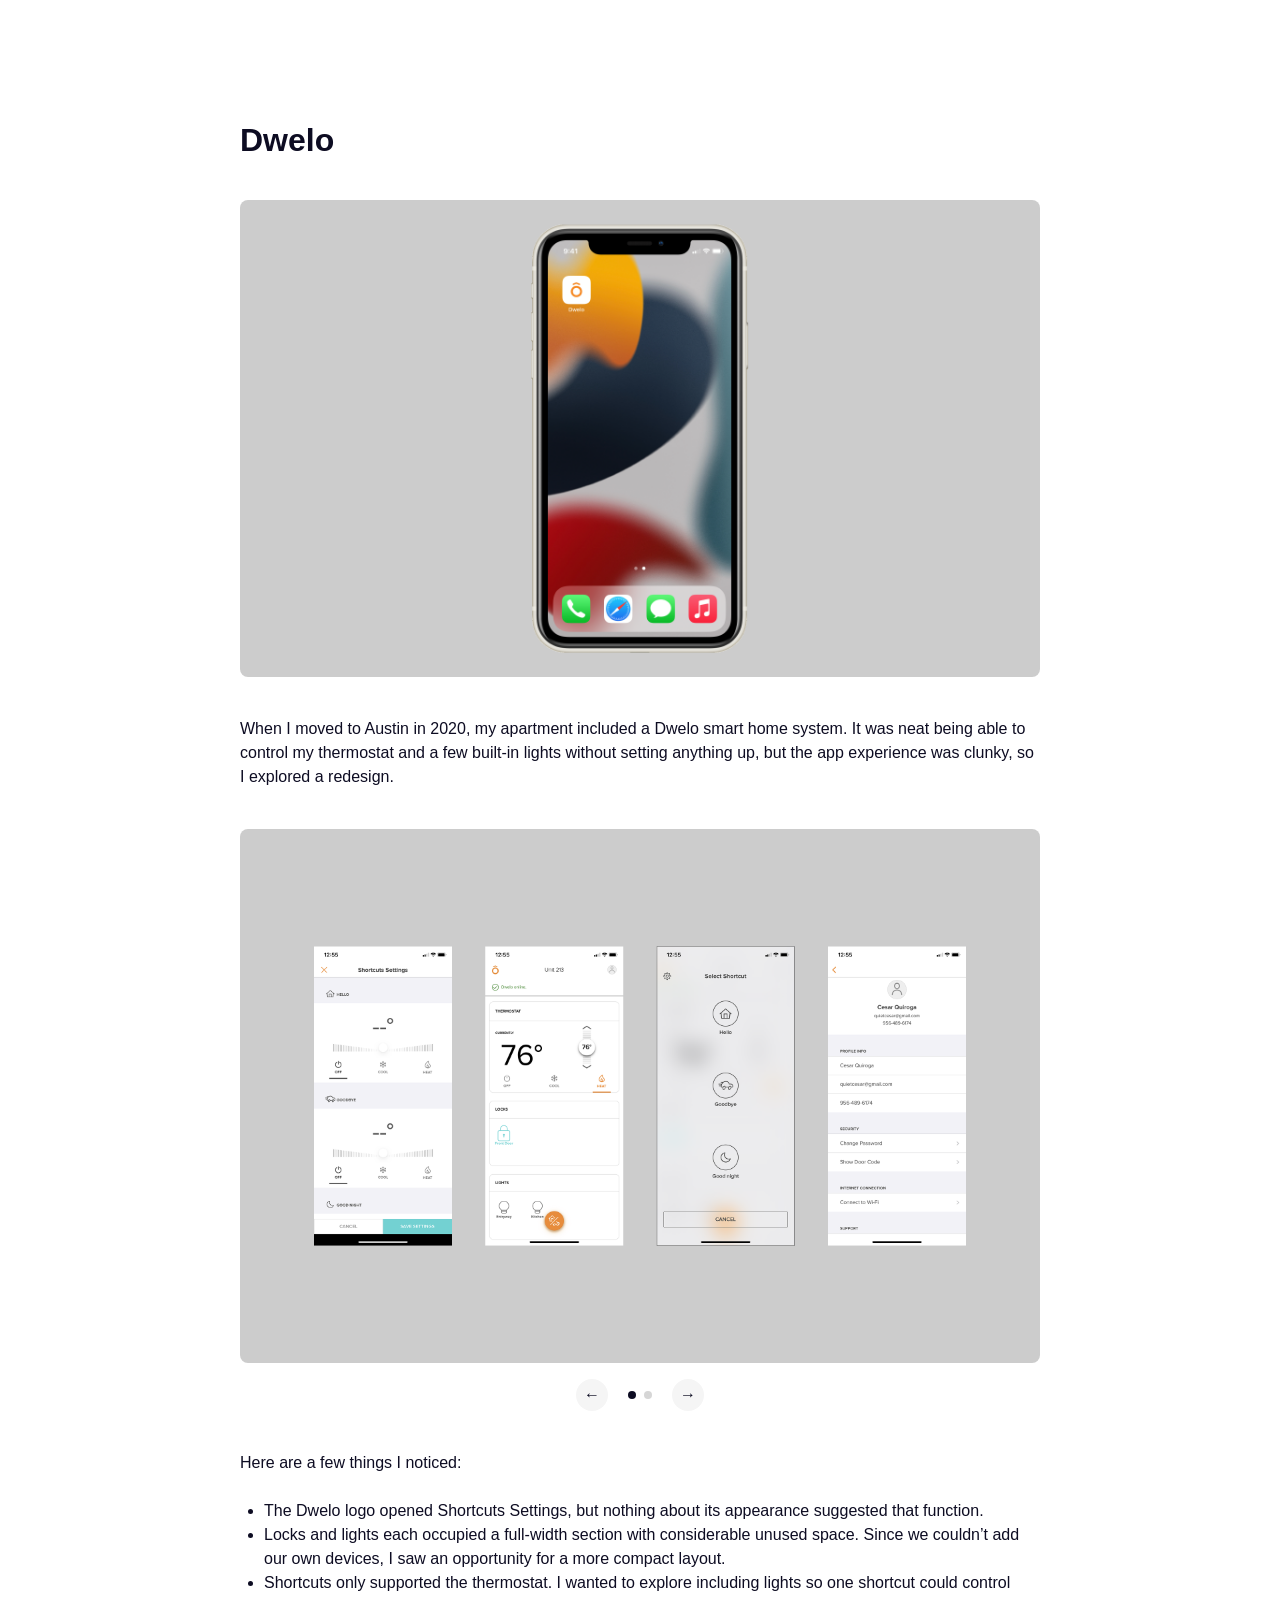
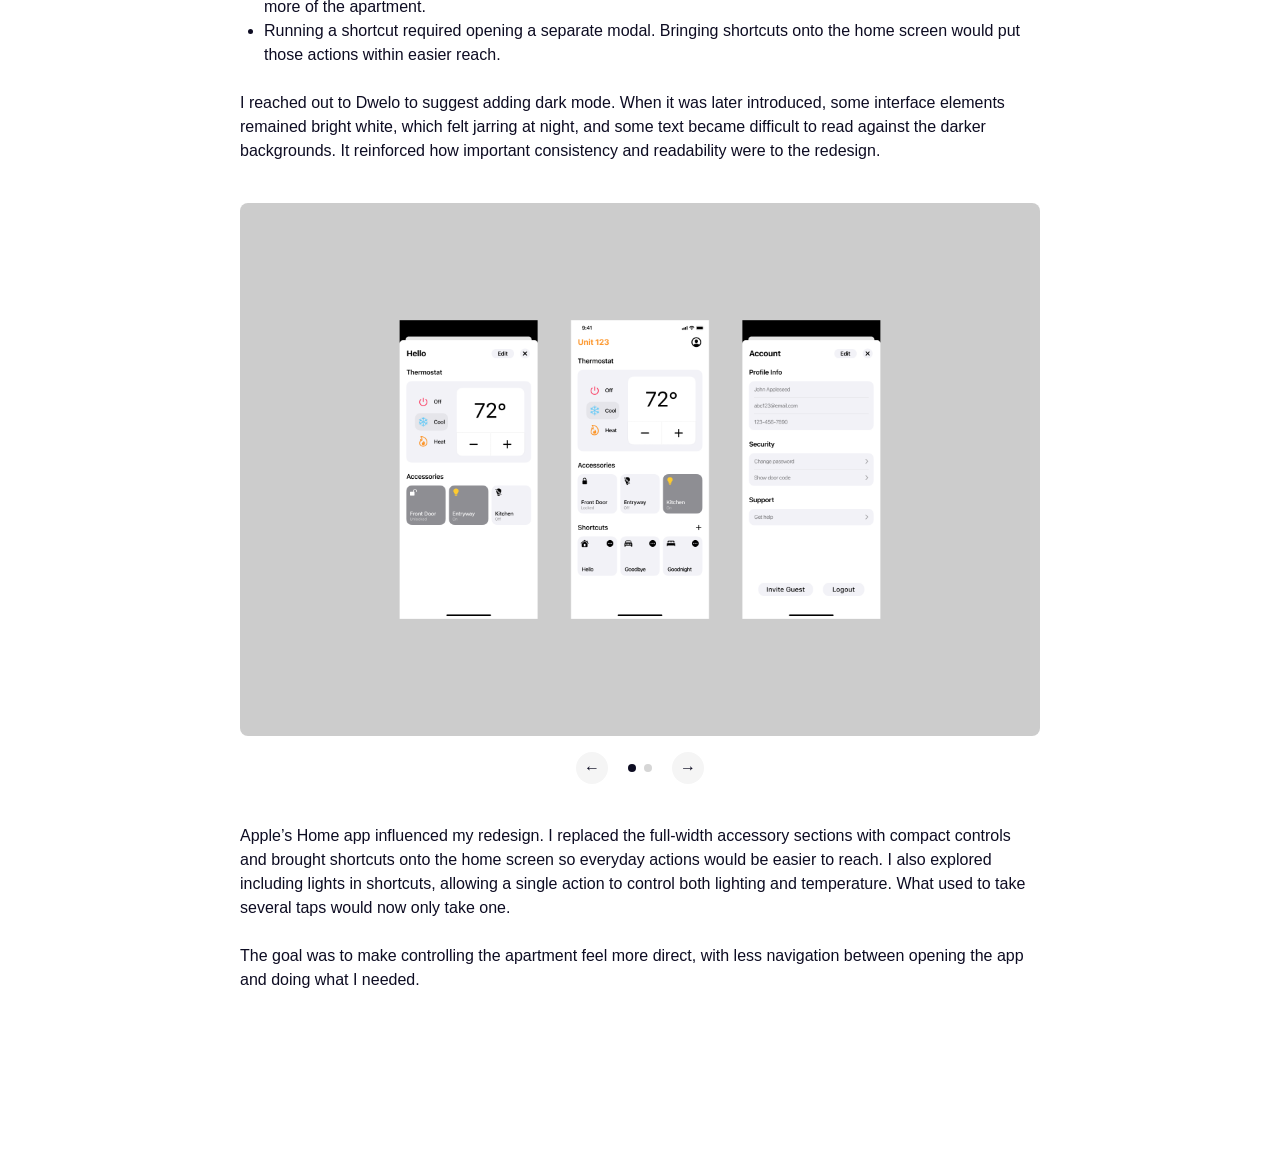
==== projects/dwelo.html @ 29840992 "Require user play action for project videos" ====
<!doctype html>
<html lang="en"><head><meta charset="utf-8"><meta name="viewport" content="width=device-width, initial-scale=1"><title>Dwelo</title><link rel="stylesheet" href="project.css?v=publish-clean"><script src="project.js?v=manual-play" defer></script></head><body>
<main><h1>Dwelo</h1><div class="shot-content"><figure style="--media-ratio: 1.67647 / 1; --media-fit: contain"><img src="../assets/projects/dwelo/fa7ada83f808c1e2137ed06782d1ba21.png" alt="Dwelo project image" loading="lazy"></figure><div class="prose"><p>When I moved to Austin in 2020, my apartment included a Dwelo smart home system. It was neat being able to control my thermostat and a few built-in lights without setting anything up, but the app experience was clunky, so I explored a redesign.</p></div><section class="carousel" aria-label="Dwelo media gallery"><div class="carousel-track" tabindex="0"><div class="carousel-slide"><figure style="--media-ratio: 1.5 / 1; --media-fit: cover"><img src="../assets/projects/dwelo/6e723af2401a9acbbfa74f5ab477b86f.png" alt="Dwelo project image" loading="lazy"></figure></div><div class="carousel-slide"><figure style="--media-ratio: 1.5 / 1; --media-fit: cover"><img src="../assets/projects/dwelo/78dcfe2a31598d21bbf0c73a48f9be4b.png" alt="Dwelo project image" loading="lazy"></figure></div></div><div class="carousel-controls"><button type="button" data-step="-1" aria-label="Previous slide">←</button><div class="carousel-dots"><button type="button" aria-label="Show slide 1" aria-pressed="true" data-slide="0"></button><button type="button" aria-label="Show slide 2" aria-pressed="false" data-slide="1"></button></div><button type="button" data-step="1" aria-label="Next slide">→</button></div></section><div class="prose"><p>Here are a few things I noticed:</p><ul><li><p>The Dwelo logo opened Shortcuts Settings, but nothing about its appearance suggested that function.</p></li><li><p>Locks and lights each occupied a full-width section with considerable unused space. Since we couldn’t add our own devices, I saw an opportunity for a more compact layout.</p></li><li><p>Shortcuts only supported the thermostat. I wanted to explore including lights so one shortcut could control more of the apartment.</p></li><li><p>Running a shortcut required opening a separate modal. Bringing shortcuts onto the home screen would put those actions within easier reach.</p></li></ul><p>I reached out to Dwelo to suggest adding dark mode. When it was later introduced, some interface elements remained bright white, which felt jarring at night, and some text became difficult to read against the darker backgrounds. It reinforced how important consistency and readability were to the redesign.</p></div><section class="carousel" aria-label="Dwelo media gallery"><div class="carousel-track" tabindex="0"><div class="carousel-slide"><figure style="--media-ratio: 1.5 / 1; --media-fit: cover"><img src="../assets/projects/dwelo/ec42bdc443314b7a3fb464699de2ead2.png" alt="Dwelo project image" loading="lazy"></figure></div><div class="carousel-slide"><figure style="--media-ratio: 1.5 / 1; --media-fit: cover"><img src="../assets/projects/dwelo/66a135dd0bbf3572e37e8cd467c1acbd.png" alt="Dwelo project image" loading="lazy"></figure></div></div><div class="carousel-controls"><button type="button" data-step="-1" aria-label="Previous slide">←</button><div class="carousel-dots"><button type="button" aria-label="Show slide 1" aria-pressed="true" data-slide="0"></button><button type="button" aria-label="Show slide 2" aria-pressed="false" data-slide="1"></button></div><button type="button" data-step="1" aria-label="Next slide">→</button></div></section><div class="prose"><p>Apple’s Home app influenced my redesign. I replaced the full-width accessory sections with compact controls and brought shortcuts onto the home screen so everyday actions would be easier to reach. I also explored including lights in shortcuts, allowing a single action to control both lighting and temperature. What used to take several taps would now only take one.</p><p>The goal was to make controlling the apartment feel more direct, with less navigation between opening the app and doing what I needed.</p></div></div></main>
<footer></footer>
</body></html>
---- projects/project.css ----
* { box-sizing: border-box; }
:root { font-family: Avenir, "Avenir Next", "Helvetica Neue", sans-serif; color: #0d0c22; background: #fff; color-scheme: light; }
body { margin: 0; font-size: 16px; line-height: 24px; }
footer { width: min(100% - 64px, 800px); margin: auto; padding: 36px 0 48px; }
button:focus-visible { outline: 2px solid currentColor; outline-offset: 5px; }
main { width: min(100% - 64px, 800px); padding: 24px 0 80px; margin: 96px auto 0; }
main > h1 { max-width: 800px; margin: 0 auto 40px; font-size: 32px; font-weight: 700; line-height: 40px; }
.shot-content { display: flex; flex-direction: column; gap: 0; max-width: 800px; margin: auto; }
.shot-content > * + * { margin-top: 40px; }
.shot-content > .prose:has(> h2):not(:first-child) { margin-top: 64px; }
.shot-content > .prose:has(> h2:only-child) + * { margin-top: 24px; }
.prose { overflow-wrap: break-word; }
p { margin: 0; }
.prose > p + p, .prose > p + ul, .prose > ul + p, .prose > h2 + p, .prose > h2 + ul { margin-top: 24px; }
h2 { margin: 0; font-size: 24px; line-height: 32px; font-weight: 700; }
ul { margin: 0; padding-left: 24px; }
figure { margin: 0; aspect-ratio: var(--media-ratio, auto); overflow: hidden; border-radius: 8px; }
img, video { display: block; width: 100%; height: 100%; object-fit: var(--media-fit, contain); }
.carousel { min-width: 0; }
.carousel-track { display: flex; overflow-x: auto; scroll-snap-type: x mandatory; scrollbar-width: none; }
.carousel-track::-webkit-scrollbar { display: none; }
.carousel-slide { flex: 0 0 100%; min-width: 0; scroll-snap-align: start; }
.carousel-controls { display: flex; justify-content: center; align-items: center; gap: 20px; margin-top: 16px; }
.carousel-dots { display: flex; gap: 8px; }
button { cursor: pointer; color: inherit; border: 0; font: inherit; }
.carousel-controls > button { background: #f5f5f5; border-radius: 50%; width: 32px; height: 32px; }
.carousel-dots button { background: #d6d6d6; border-radius: 50%; width: 8px; height: 8px; padding: 0; }
.carousel-dots button[aria-pressed="true"] { background: #0d0c22; }
@media (max-width: 600px) { footer, main { width: calc(100% - 48px); } main > h1 { margin-bottom: 32px; }
.shot-content > * + * { margin-top: 32px; }
.shot-content > .prose:has(> h2):not(:first-child) { margin-top: 48px; }
.shot-content > .prose:has(> h2:only-child) + * { margin-top: 20px; } }
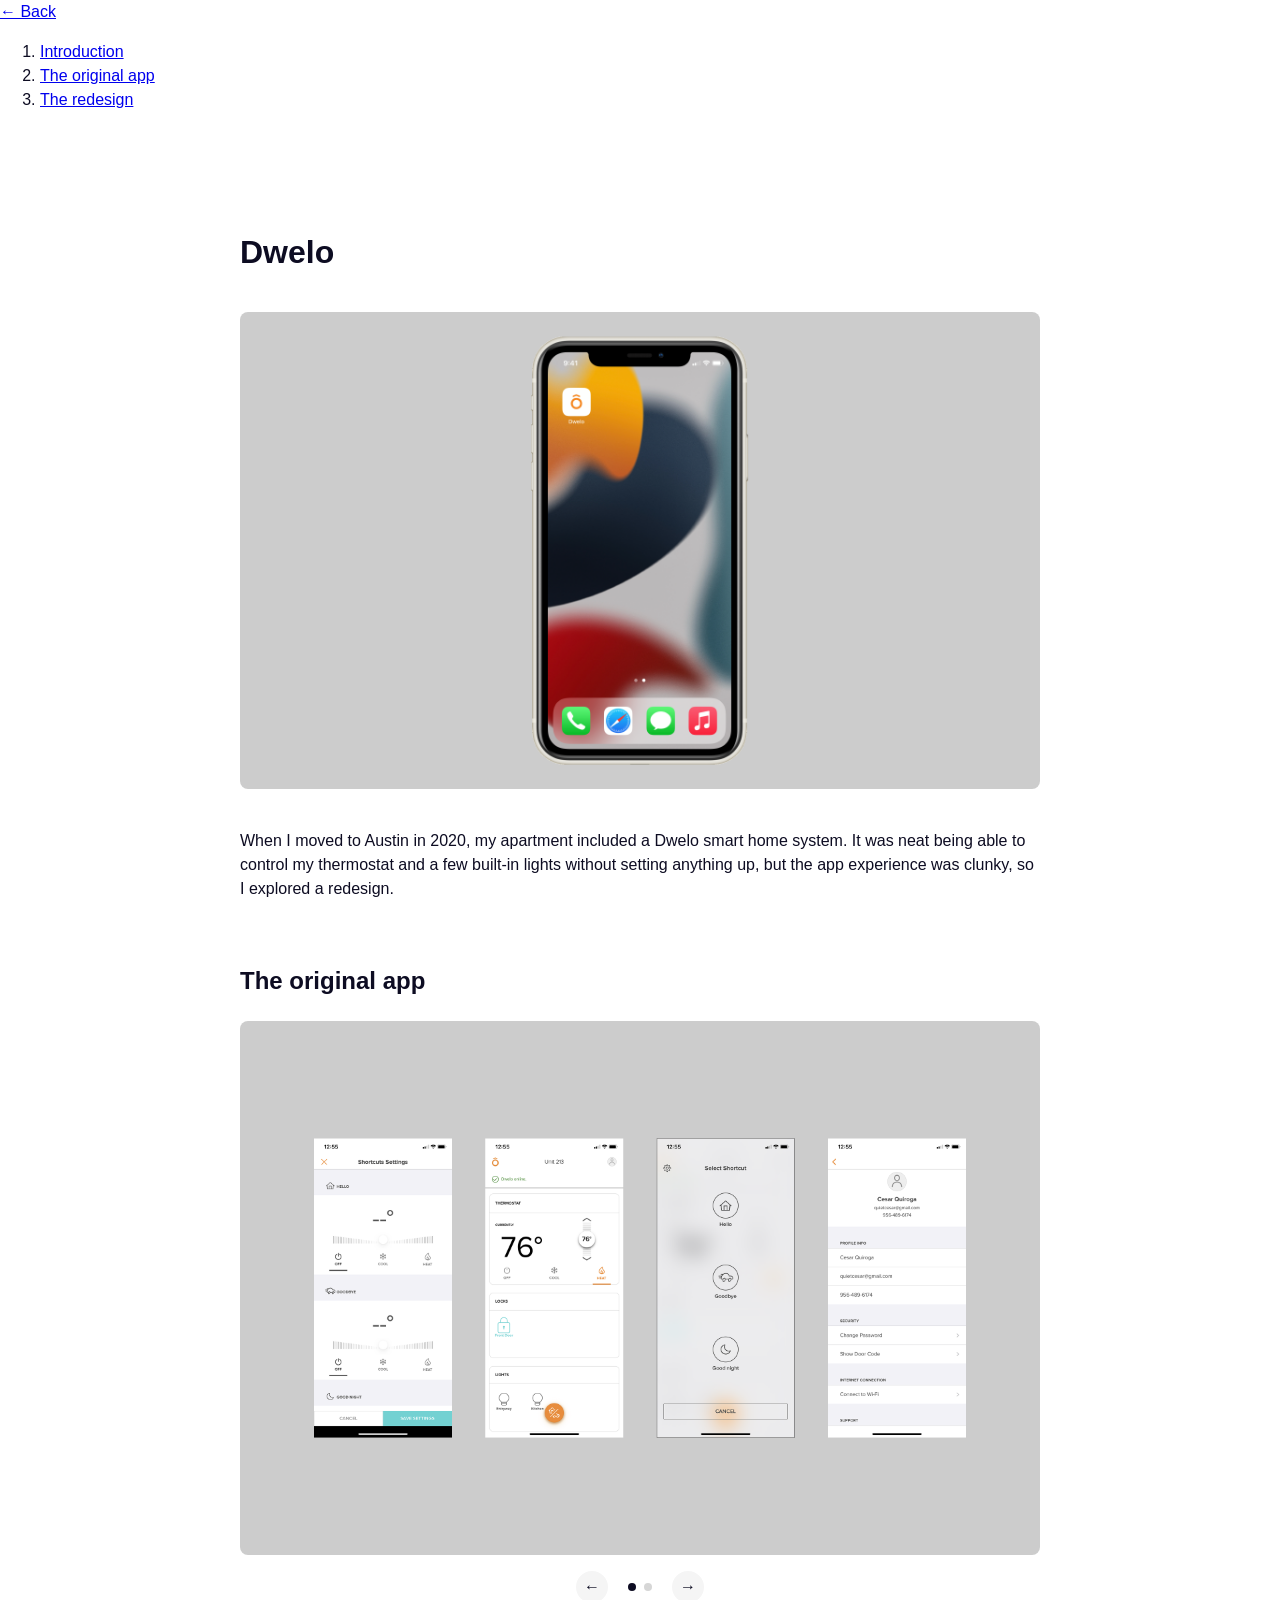
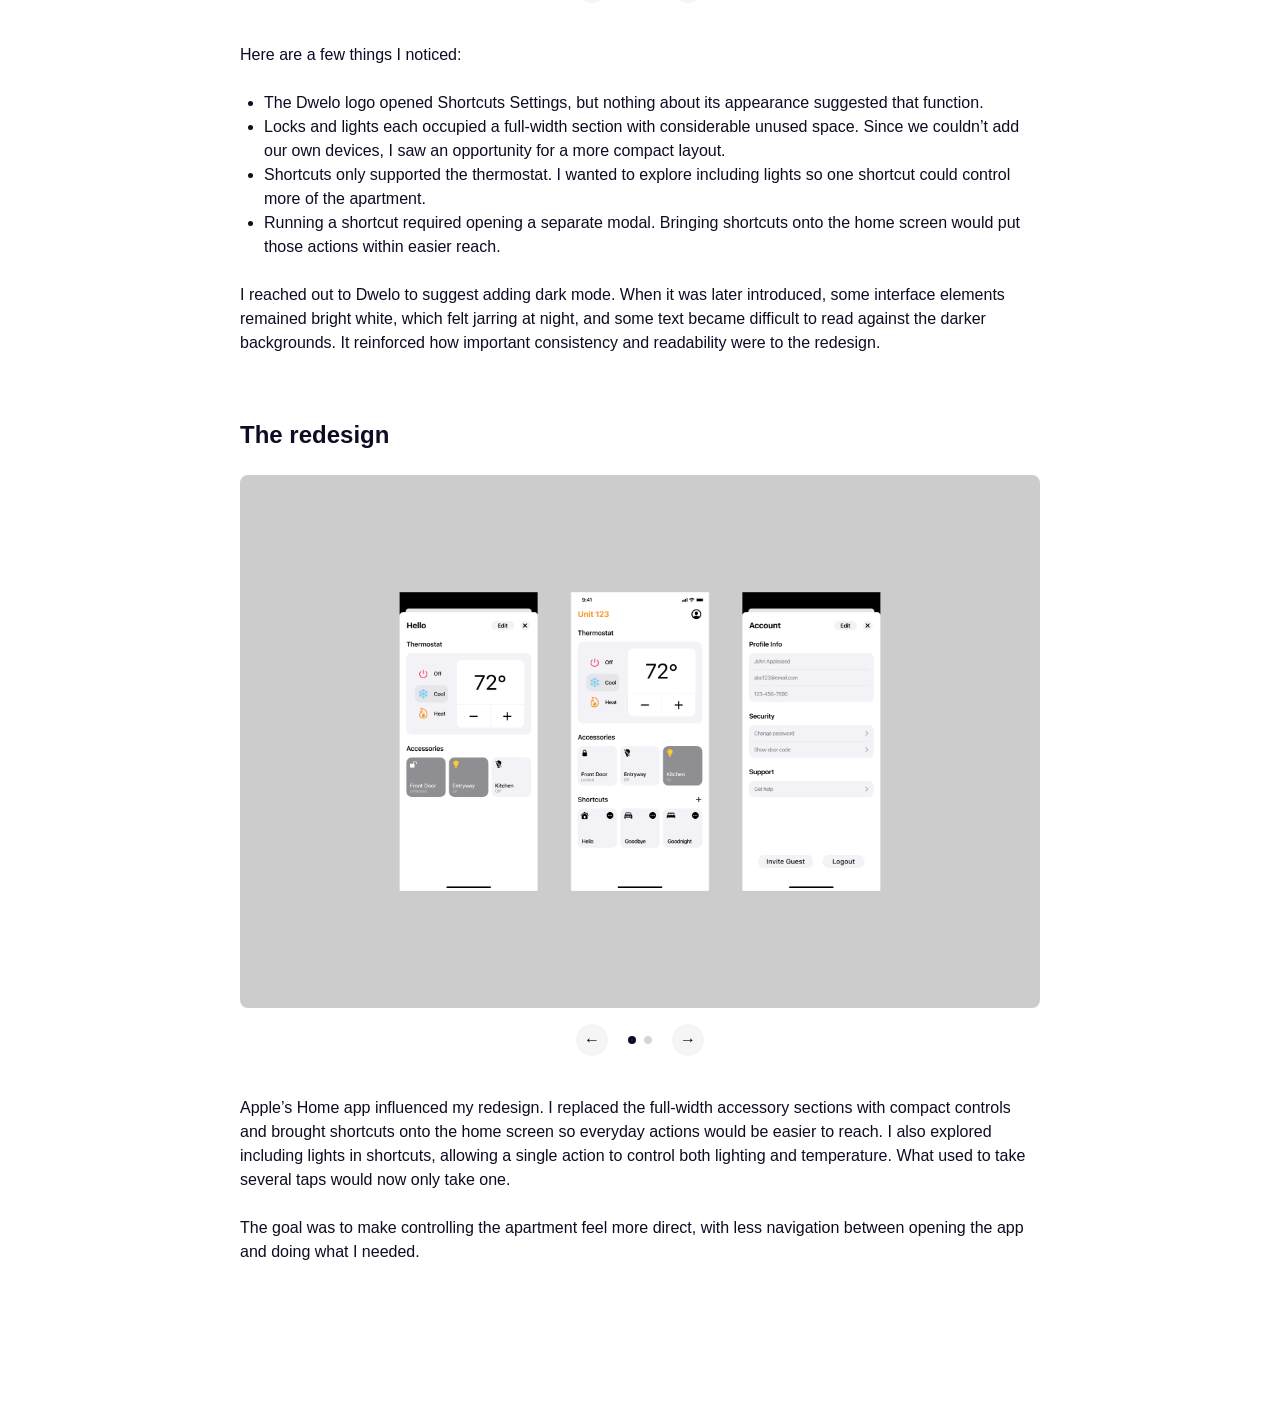
==== commit 9e767fc6: "Upload current projects/dwelo.html" ====
--- a/projects/dwelo.html
+++ b/projects/dwelo.html
@@ -1,5 +1,6 @@
 <!doctype html>
-<html lang="en"><head><meta charset="utf-8"><meta name="viewport" content="width=device-width, initial-scale=1"><title>Dwelo</title><link rel="stylesheet" href="project.css?v=publish-clean"><script src="project.js?v=manual-play" defer></script></head><body>
-<main><h1>Dwelo</h1><div class="shot-content"><figure style="--media-ratio: 1.67647 / 1; --media-fit: contain"><img src="../assets/projects/dwelo/fa7ada83f808c1e2137ed06782d1ba21.png" alt="Dwelo project image" loading="lazy"></figure><div class="prose"><p>When I moved to Austin in 2020, my apartment included a Dwelo smart home system. It was neat being able to control my thermostat and a few built-in lights without setting anything up, but the app experience was clunky, so I explored a redesign.</p></div><section class="carousel" aria-label="Dwelo media gallery"><div class="carousel-track" tabindex="0"><div class="carousel-slide"><figure style="--media-ratio: 1.5 / 1; --media-fit: cover"><img src="../assets/projects/dwelo/6e723af2401a9acbbfa74f5ab477b86f.png" alt="Dwelo project image" loading="lazy"></figure></div><div class="carousel-slide"><figure style="--media-ratio: 1.5 / 1; --media-fit: cover"><img src="../assets/projects/dwelo/78dcfe2a31598d21bbf0c73a48f9be4b.png" alt="Dwelo project image" loading="lazy"></figure></div></div><div class="carousel-controls"><button type="button" data-step="-1" aria-label="Previous slide">←</button><div class="carousel-dots"><button type="button" aria-label="Show slide 1" aria-pressed="true" data-slide="0"></button><button type="button" aria-label="Show slide 2" aria-pressed="false" data-slide="1"></button></div><button type="button" data-step="1" aria-label="Next slide">→</button></div></section><div class="prose"><p>Here are a few things I noticed:</p><ul><li><p>The Dwelo logo opened Shortcuts Settings, but nothing about its appearance suggested that function.</p></li><li><p>Locks and lights each occupied a full-width section with considerable unused space. Since we couldn’t add our own devices, I saw an opportunity for a more compact layout.</p></li><li><p>Shortcuts only supported the thermostat. I wanted to explore including lights so one shortcut could control more of the apartment.</p></li><li><p>Running a shortcut required opening a separate modal. Bringing shortcuts onto the home screen would put those actions within easier reach.</p></li></ul><p>I reached out to Dwelo to suggest adding dark mode. When it was later introduced, some interface elements remained bright white, which felt jarring at night, and some text became difficult to read against the darker backgrounds. It reinforced how important consistency and readability were to the redesign.</p></div><section class="carousel" aria-label="Dwelo media gallery"><div class="carousel-track" tabindex="0"><div class="carousel-slide"><figure style="--media-ratio: 1.5 / 1; --media-fit: cover"><img src="../assets/projects/dwelo/ec42bdc443314b7a3fb464699de2ead2.png" alt="Dwelo project image" loading="lazy"></figure></div><div class="carousel-slide"><figure style="--media-ratio: 1.5 / 1; --media-fit: cover"><img src="../assets/projects/dwelo/66a135dd0bbf3572e37e8cd467c1acbd.png" alt="Dwelo project image" loading="lazy"></figure></div></div><div class="carousel-controls"><button type="button" data-step="-1" aria-label="Previous slide">←</button><div class="carousel-dots"><button type="button" aria-label="Show slide 1" aria-pressed="true" data-slide="0"></button><button type="button" aria-label="Show slide 2" aria-pressed="false" data-slide="1"></button></div><button type="button" data-step="1" aria-label="Next slide">→</button></div></section><div class="prose"><p>Apple’s Home app influenced my redesign. I replaced the full-width accessory sections with compact controls and brought shortcuts onto the home screen so everyday actions would be easier to reach. I also explored including lights in shortcuts, allowing a single action to control both lighting and temperature. What used to take several taps would now only take one.</p><p>The goal was to make controlling the apartment feel more direct, with less navigation between opening the app and doing what I needed.</p></div></div></main>
+<html lang="en"><head><meta charset="utf-8"><meta name="viewport" content="width=device-width, initial-scale=1"><title>Dwelo</title><link rel="stylesheet" href="project.css?v=mobile-back"><script src="project.js?v=mobile-back" defer></script></head><body>
+<nav class="toc" aria-label="Page sections"><a class="toc-back" href="../index.html">← Back</a><ol><li><a href="#introduction">Introduction</a></li><li><a href="#the-original-app">The original app</a></li><li><a href="#the-redesign">The redesign</a></li></ol></nav>
+<main><h1 id="introduction">Dwelo</h1><div class="shot-content"><figure style="--media-ratio: 1.67647 / 1; --media-fit: contain"><img src="../assets/projects/dwelo/fa7ada83f808c1e2137ed06782d1ba21.png" alt="Dwelo project image" loading="lazy"></figure><div class="prose"><p>When I moved to Austin in 2020, my apartment included a Dwelo smart home system. It was neat being able to control my thermostat and a few built-in lights without setting anything up, but the app experience was clunky, so I explored a redesign.</p></div><div class="prose"><h2 id="the-original-app">The original app</h2></div><section class="carousel" aria-label="Dwelo media gallery"><div class="carousel-track" tabindex="0"><div class="carousel-slide"><figure style="--media-ratio: 1.5 / 1; --media-fit: cover"><img src="../assets/projects/dwelo/6e723af2401a9acbbfa74f5ab477b86f.png" alt="Dwelo project image" loading="lazy"></figure></div><div class="carousel-slide"><figure style="--media-ratio: 1.5 / 1; --media-fit: cover"><img src="../assets/projects/dwelo/78dcfe2a31598d21bbf0c73a48f9be4b.png" alt="Dwelo project image" loading="lazy"></figure></div></div><div class="carousel-controls"><button type="button" data-step="-1" aria-label="Previous slide">←</button><div class="carousel-dots"><button type="button" aria-label="Show slide 1" aria-pressed="true" data-slide="0"></button><button type="button" aria-label="Show slide 2" aria-pressed="false" data-slide="1"></button></div><button type="button" data-step="1" aria-label="Next slide">→</button></div></section><div class="prose"><p>Here are a few things I noticed:</p><ul><li><p>The Dwelo logo opened Shortcuts Settings, but nothing about its appearance suggested that function.</p></li><li><p>Locks and lights each occupied a full-width section with considerable unused space. Since we couldn’t add our own devices, I saw an opportunity for a more compact layout.</p></li><li><p>Shortcuts only supported the thermostat. I wanted to explore including lights so one shortcut could control more of the apartment.</p></li><li><p>Running a shortcut required opening a separate modal. Bringing shortcuts onto the home screen would put those actions within easier reach.</p></li></ul><p>I reached out to Dwelo to suggest adding dark mode. When it was later introduced, some interface elements remained bright white, which felt jarring at night, and some text became difficult to read against the darker backgrounds. It reinforced how important consistency and readability were to the redesign.</p></div><div class="prose"><h2 id="the-redesign">The redesign</h2></div><section class="carousel" aria-label="Dwelo media gallery"><div class="carousel-track" tabindex="0"><div class="carousel-slide"><figure style="--media-ratio: 1.5 / 1; --media-fit: cover"><img src="../assets/projects/dwelo/ec42bdc443314b7a3fb464699de2ead2.png" alt="Dwelo project image" loading="lazy"></figure></div><div class="carousel-slide"><figure style="--media-ratio: 1.5 / 1; --media-fit: cover"><img src="../assets/projects/dwelo/66a135dd0bbf3572e37e8cd467c1acbd.png" alt="Dwelo project image" loading="lazy"></figure></div></div><div class="carousel-controls"><button type="button" data-step="-1" aria-label="Previous slide">←</button><div class="carousel-dots"><button type="button" aria-label="Show slide 1" aria-pressed="true" data-slide="0"></button><button type="button" aria-label="Show slide 2" aria-pressed="false" data-slide="1"></button></div><button type="button" data-step="1" aria-label="Next slide">→</button></div></section><div class="prose"><p>Apple’s Home app influenced my redesign. I replaced the full-width accessory sections with compact controls and brought shortcuts onto the home screen so everyday actions would be easier to reach. I also explored including lights in shortcuts, allowing a single action to control both lighting and temperature. What used to take several taps would now only take one.</p><p>The goal was to make controlling the apartment feel more direct, with less navigation between opening the app and doing what I needed.</p></div></div></main>
 <footer></footer>
 </body></html>
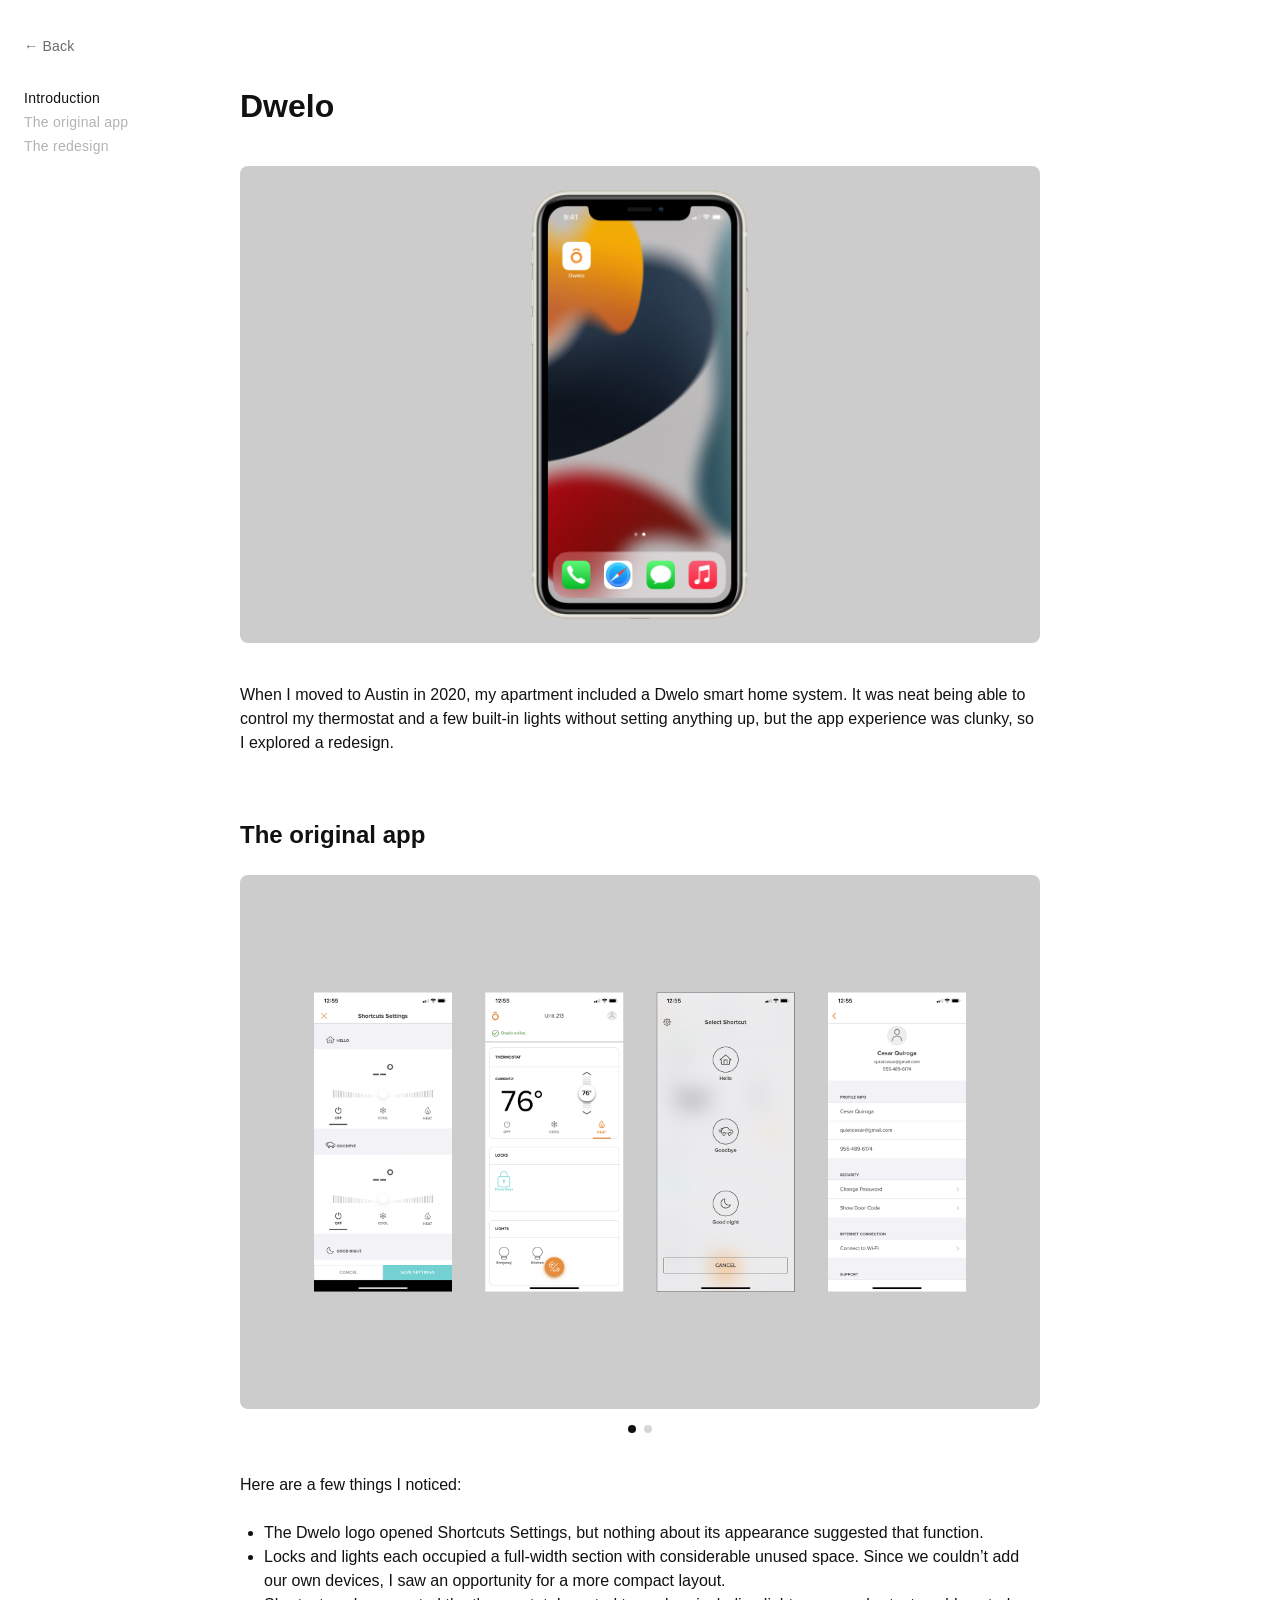
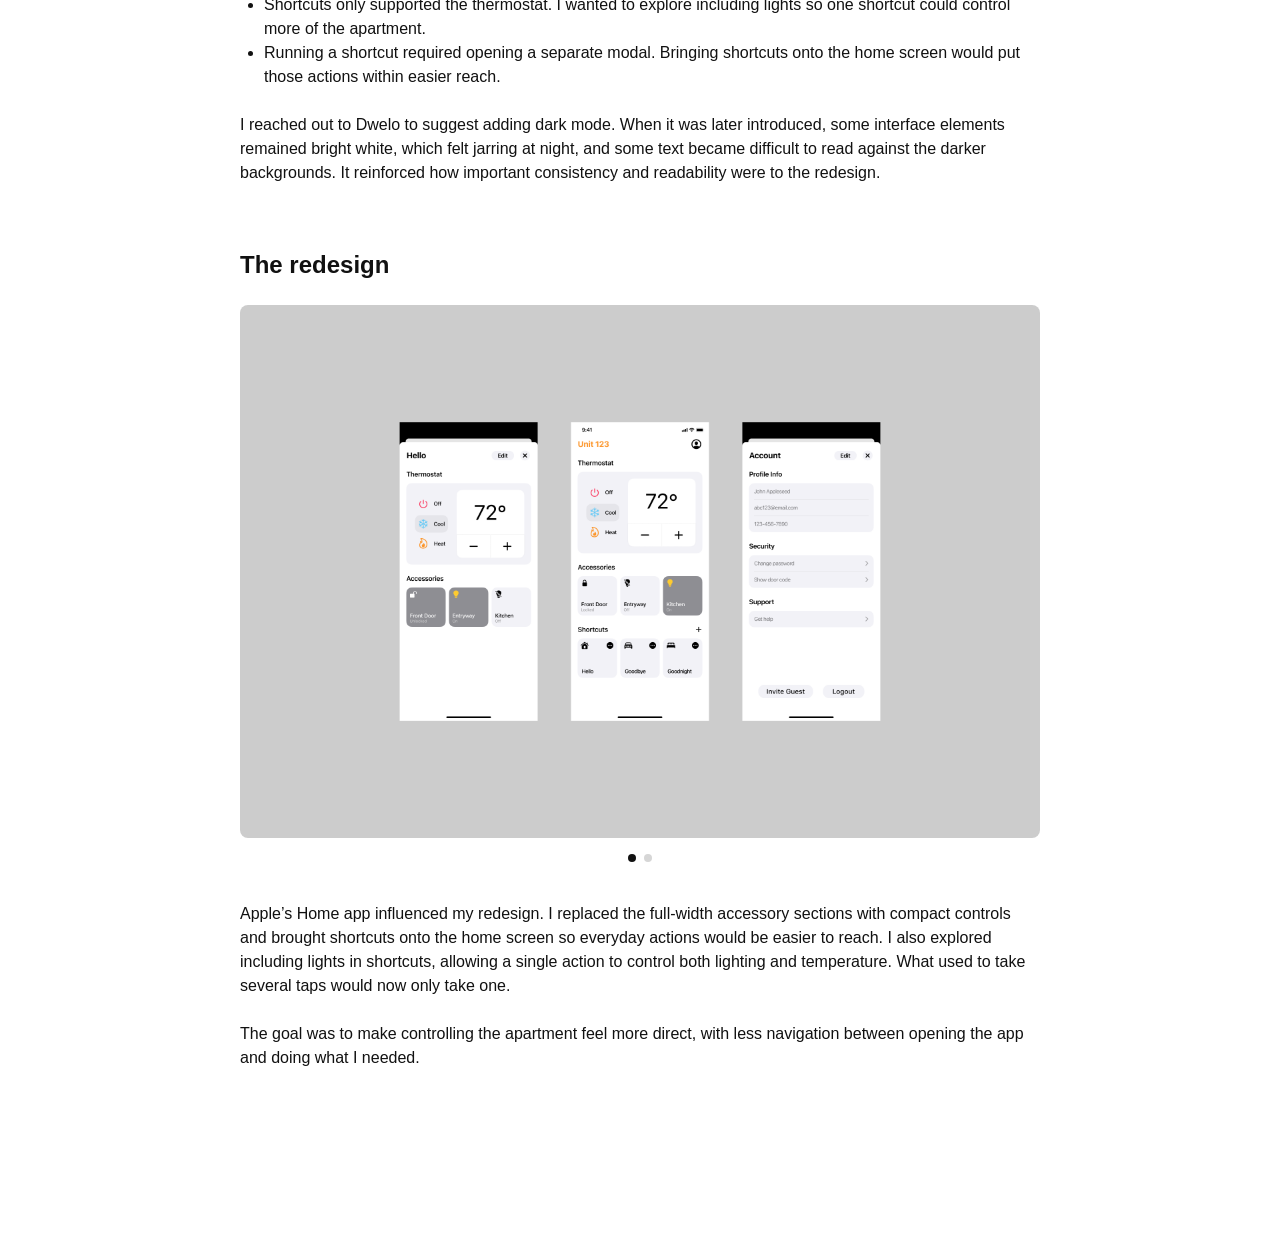
==== commit 159140a1: "Add image descriptions and remove carousel arrows" ====
--- a/projects/dwelo.html
+++ b/projects/dwelo.html
@@ -1,6 +1,6 @@
 <!doctype html>
-<html lang="en"><head><meta charset="utf-8"><meta name="viewport" content="width=device-width, initial-scale=1"><title>Dwelo</title><link rel="stylesheet" href="project.css?v=mobile-back"><script src="project.js?v=mobile-back" defer></script></head><body>
+<html lang="en"><head><meta charset="utf-8"><meta name="viewport" content="width=device-width, initial-scale=1"><title>Dwelo</title><link rel="stylesheet" href="project.css?v=alt-carousel-20261115"><script src="project.js?v=alt-carousel-20261115" defer></script></head><body>
 <nav class="toc" aria-label="Page sections"><a class="toc-back" href="../index.html">← Back</a><ol><li><a href="#introduction">Introduction</a></li><li><a href="#the-original-app">The original app</a></li><li><a href="#the-redesign">The redesign</a></li></ol></nav>
-<main><h1 id="introduction">Dwelo</h1><div class="shot-content"><figure style="--media-ratio: 1.67647 / 1; --media-fit: contain"><img src="../assets/projects/dwelo/fa7ada83f808c1e2137ed06782d1ba21.png" alt="Dwelo project image" loading="lazy"></figure><div class="prose"><p>When I moved to Austin in 2020, my apartment included a Dwelo smart home system. It was neat being able to control my thermostat and a few built-in lights without setting anything up, but the app experience was clunky, so I explored a redesign.</p></div><div class="prose"><h2 id="the-original-app">The original app</h2></div><section class="carousel" aria-label="Dwelo media gallery"><div class="carousel-track" tabindex="0"><div class="carousel-slide"><figure style="--media-ratio: 1.5 / 1; --media-fit: cover"><img src="../assets/projects/dwelo/6e723af2401a9acbbfa74f5ab477b86f.png" alt="Dwelo project image" loading="lazy"></figure></div><div class="carousel-slide"><figure style="--media-ratio: 1.5 / 1; --media-fit: cover"><img src="../assets/projects/dwelo/78dcfe2a31598d21bbf0c73a48f9be4b.png" alt="Dwelo project image" loading="lazy"></figure></div></div><div class="carousel-controls"><button type="button" data-step="-1" aria-label="Previous slide">←</button><div class="carousel-dots"><button type="button" aria-label="Show slide 1" aria-pressed="true" data-slide="0"></button><button type="button" aria-label="Show slide 2" aria-pressed="false" data-slide="1"></button></div><button type="button" data-step="1" aria-label="Next slide">→</button></div></section><div class="prose"><p>Here are a few things I noticed:</p><ul><li><p>The Dwelo logo opened Shortcuts Settings, but nothing about its appearance suggested that function.</p></li><li><p>Locks and lights each occupied a full-width section with considerable unused space. Since we couldn’t add our own devices, I saw an opportunity for a more compact layout.</p></li><li><p>Shortcuts only supported the thermostat. I wanted to explore including lights so one shortcut could control more of the apartment.</p></li><li><p>Running a shortcut required opening a separate modal. Bringing shortcuts onto the home screen would put those actions within easier reach.</p></li></ul><p>I reached out to Dwelo to suggest adding dark mode. When it was later introduced, some interface elements remained bright white, which felt jarring at night, and some text became difficult to read against the darker backgrounds. It reinforced how important consistency and readability were to the redesign.</p></div><div class="prose"><h2 id="the-redesign">The redesign</h2></div><section class="carousel" aria-label="Dwelo media gallery"><div class="carousel-track" tabindex="0"><div class="carousel-slide"><figure style="--media-ratio: 1.5 / 1; --media-fit: cover"><img src="../assets/projects/dwelo/ec42bdc443314b7a3fb464699de2ead2.png" alt="Dwelo project image" loading="lazy"></figure></div><div class="carousel-slide"><figure style="--media-ratio: 1.5 / 1; --media-fit: cover"><img src="../assets/projects/dwelo/66a135dd0bbf3572e37e8cd467c1acbd.png" alt="Dwelo project image" loading="lazy"></figure></div></div><div class="carousel-controls"><button type="button" data-step="-1" aria-label="Previous slide">←</button><div class="carousel-dots"><button type="button" aria-label="Show slide 1" aria-pressed="true" data-slide="0"></button><button type="button" aria-label="Show slide 2" aria-pressed="false" data-slide="1"></button></div><button type="button" data-step="1" aria-label="Next slide">→</button></div></section><div class="prose"><p>Apple’s Home app influenced my redesign. I replaced the full-width accessory sections with compact controls and brought shortcuts onto the home screen so everyday actions would be easier to reach. I also explored including lights in shortcuts, allowing a single action to control both lighting and temperature. What used to take several taps would now only take one.</p><p>The goal was to make controlling the apartment feel more direct, with less navigation between opening the app and doing what I needed.</p></div></div></main>
+<main><h1 id="introduction">Dwelo</h1><div class="shot-content"><figure style="--media-ratio: 1.67647 / 1; --media-fit: contain"><img src="../assets/projects/dwelo/fa7ada83f808c1e2137ed06782d1ba21.png" alt="iPhone home screen with Dwelo app icon" loading="lazy"></figure><div class="prose"><p>When I moved to Austin in 2020, my apartment included a Dwelo smart home system. It was neat being able to control my thermostat and a few built-in lights without setting anything up, but the app experience was clunky, so I explored a redesign.</p></div><div class="prose"><h2 id="the-original-app">The original app</h2></div><section class="carousel" aria-label="Dwelo media gallery"><div class="carousel-track" tabindex="0"><div class="carousel-slide"><figure style="--media-ratio: 1.5 / 1; --media-fit: cover"><img src="../assets/projects/dwelo/6e723af2401a9acbbfa74f5ab477b86f.png" alt="Dwelo app, light mode" loading="lazy"></figure></div><div class="carousel-slide"><figure style="--media-ratio: 1.5 / 1; --media-fit: cover"><img src="../assets/projects/dwelo/78dcfe2a31598d21bbf0c73a48f9be4b.png" alt="Dwelo app, dark mode" loading="lazy"></figure></div></div><div class="carousel-controls"><div class="carousel-dots"><button type="button" aria-label="Show slide 1" aria-pressed="true" data-slide="0"></button><button type="button" aria-label="Show slide 2" aria-pressed="false" data-slide="1"></button></div></div></section><div class="prose"><p>Here are a few things I noticed:</p><ul><li><p>The Dwelo logo opened Shortcuts Settings, but nothing about its appearance suggested that function.</p></li><li><p>Locks and lights each occupied a full-width section with considerable unused space. Since we couldn’t add our own devices, I saw an opportunity for a more compact layout.</p></li><li><p>Shortcuts only supported the thermostat. I wanted to explore including lights so one shortcut could control more of the apartment.</p></li><li><p>Running a shortcut required opening a separate modal. Bringing shortcuts onto the home screen would put those actions within easier reach.</p></li></ul><p>I reached out to Dwelo to suggest adding dark mode. When it was later introduced, some interface elements remained bright white, which felt jarring at night, and some text became difficult to read against the darker backgrounds. It reinforced how important consistency and readability were to the redesign.</p></div><div class="prose"><h2 id="the-redesign">The redesign</h2></div><section class="carousel" aria-label="Dwelo media gallery"><div class="carousel-track" tabindex="0"><div class="carousel-slide"><figure style="--media-ratio: 1.5 / 1; --media-fit: cover"><img src="../assets/projects/dwelo/ec42bdc443314b7a3fb464699de2ead2.png" alt="Dwelo app redesign, light mode" loading="lazy"></figure></div><div class="carousel-slide"><figure style="--media-ratio: 1.5 / 1; --media-fit: cover"><img src="../assets/projects/dwelo/66a135dd0bbf3572e37e8cd467c1acbd.png" alt="Dwelo app redesign, dark mode" loading="lazy"></figure></div></div><div class="carousel-controls"><div class="carousel-dots"><button type="button" aria-label="Show slide 1" aria-pressed="true" data-slide="0"></button><button type="button" aria-label="Show slide 2" aria-pressed="false" data-slide="1"></button></div></div></section><div class="prose"><p>Apple’s Home app influenced my redesign. I replaced the full-width accessory sections with compact controls and brought shortcuts onto the home screen so everyday actions would be easier to reach. I also explored including lights in shortcuts, allowing a single action to control both lighting and temperature. What used to take several taps would now only take one.</p><p>The goal was to make controlling the apartment feel more direct, with less navigation between opening the app and doing what I needed.</p></div></div></main>
 <footer></footer>
 </body></html>
--- a/projects/project.css
+++ b/projects/project.css
@@ -1,9 +1,9 @@
 * { box-sizing: border-box; }
-:root { font-family: Avenir, "Avenir Next", "Helvetica Neue", sans-serif; color: #0d0c22; background: #fff; color-scheme: light; }
+:root { font-family: Avenir, "Avenir Next", "Helvetica Neue", sans-serif; color: #111; background: #fff; color-scheme: light; }
 body { margin: 0; font-size: 16px; line-height: 24px; }
 footer { width: min(100% - 64px, 800px); margin: auto; padding: 36px 0 48px; }
 button:focus-visible { outline: 2px solid currentColor; outline-offset: 5px; }
-main { width: min(100% - 64px, 800px); padding: 24px 0 80px; margin: 96px auto 0; }
+main { width: min(100% - 64px, 800px); padding: 24px 0 80px; margin: 62px auto 0; } /* title cap height lines up with the first side nav link */
 main > h1 { max-width: 800px; margin: 0 auto 40px; font-size: 32px; font-weight: 700; line-height: 40px; }
 .shot-content { display: flex; flex-direction: column; gap: 0; max-width: 800px; margin: auto; }
 .shot-content > * + * { margin-top: 40px; }
@@ -23,11 +23,31 @@
 .carousel-controls { display: flex; justify-content: center; align-items: center; gap: 20px; margin-top: 16px; }
 .carousel-dots { display: flex; gap: 8px; }
 button { cursor: pointer; color: inherit; border: 0; font: inherit; }
-.carousel-controls > button { background: #f5f5f5; border-radius: 50%; width: 32px; height: 32px; }
 .carousel-dots button { background: #d6d6d6; border-radius: 50%; width: 8px; height: 8px; padding: 0; }
-.carousel-dots button[aria-pressed="true"] { background: #0d0c22; }
+.carousel-dots button[aria-pressed="true"] { background: #111; }
 @media (max-width: 600px) { footer, main { width: calc(100% - 48px); } main > h1 { margin-bottom: 32px; }
 .shot-content > * + * { margin-top: 32px; }
 .shot-content > .prose:has(> h2):not(:first-child) { margin-top: 48px; }
 .shot-content > .prose:has(> h2:only-child) + * { margin-top: 20px; } }
 
+
+/* Side navigation */
+html { scroll-behavior: smooth; }
+@media (prefers-reduced-motion: reduce) { html { scroll-behavior: auto; } }
+main h1[id], main h2[id] { scroll-margin-top: 36px; }
+.toc { display: none; position: fixed; top: 36px; left: 24px; font-size: 14px; line-height: 20px; letter-spacing: 0.25px; }
+.toc a { color: #b3b3b3; text-decoration: none; transition: color 0.2s ease; }
+.toc a:hover, .toc a[aria-current="true"] { color: #111; }
+.toc a:focus-visible { outline: 2px solid currentColor; outline-offset: 3px; border-radius: 2px; }
+.toc .toc-back { color: #6b6b6b; }
+.toc ol { margin: 32px 0 0; padding: 0; list-style: none; }
+.toc li + li { margin-top: 4px; }
+/* Phones and tablets: just the Back link, which scrolls away with the page */
+@media (max-width: 1199px) {
+  .toc { display: block; position: absolute; }
+  .toc ol { display: none; }
+}
+/* Desktop: full side nav */
+@media (min-width: 1200px) {
+  .toc { display: block; width: min(260px, calc((100vw - 800px) / 2 - 48px)); max-height: calc(100svh - 72px); overflow-y: auto; scrollbar-width: none; }
+}
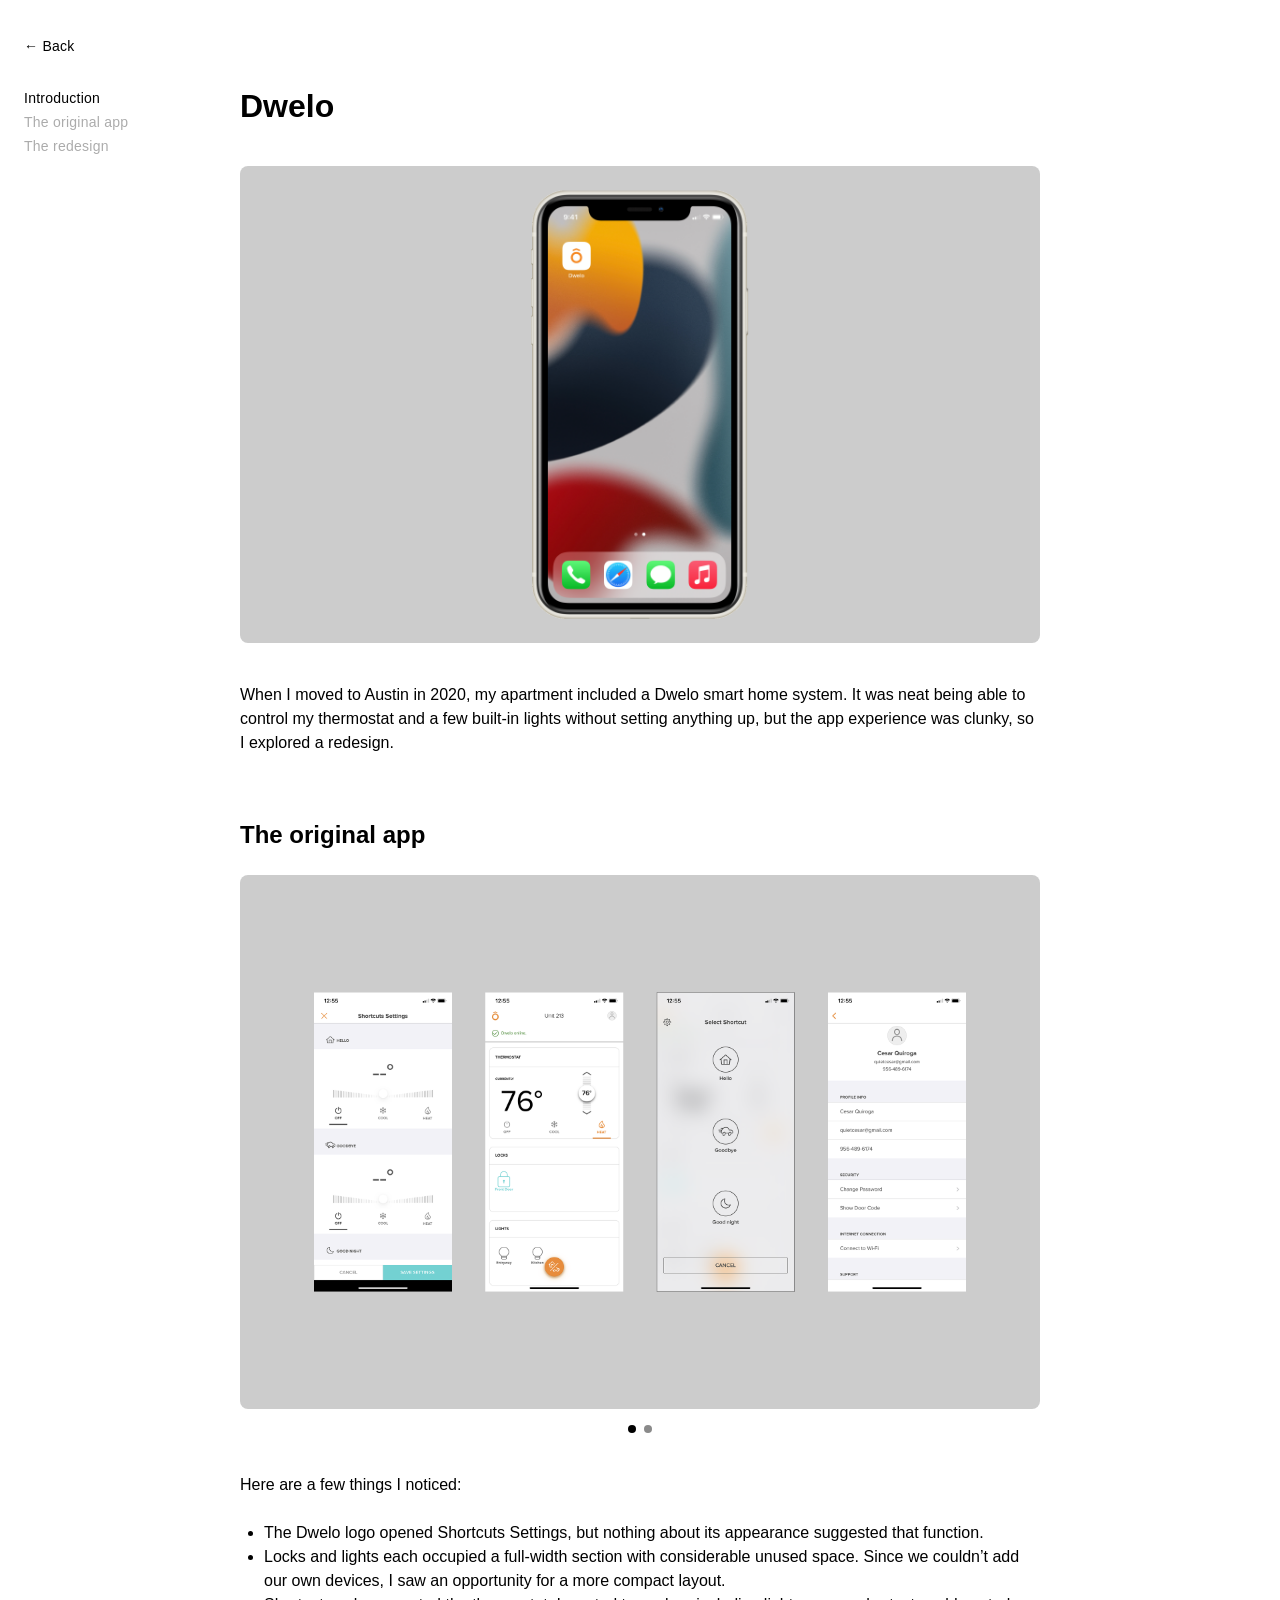
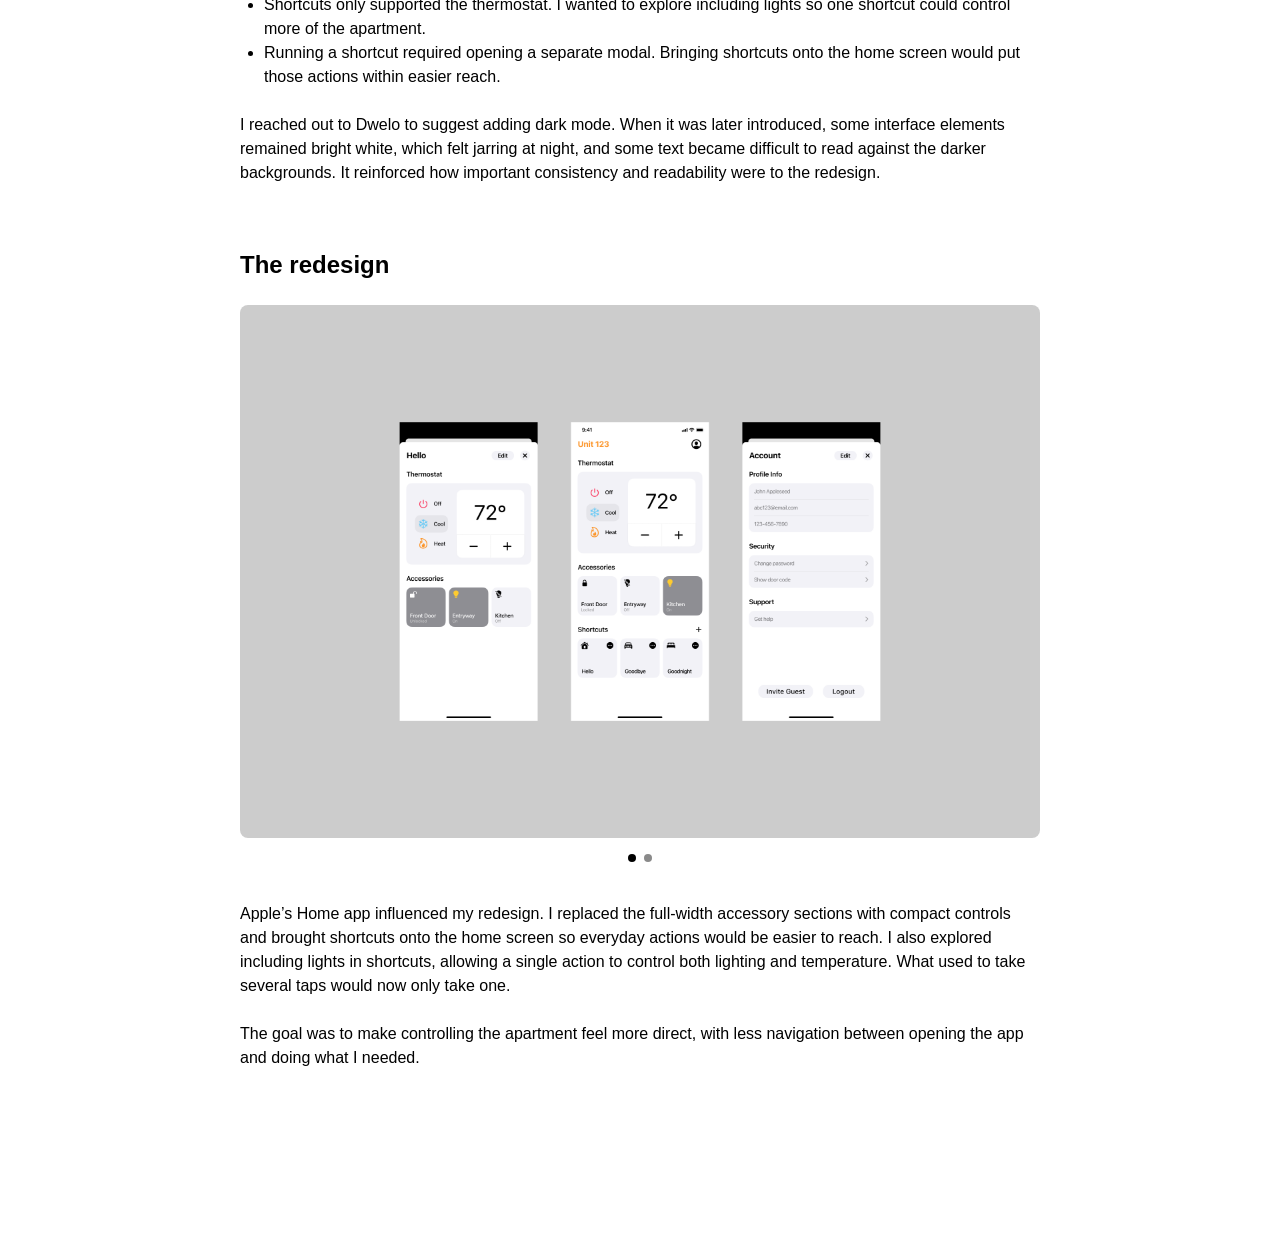
==== commit c945bc87: "Use the portfolio’s blue link palette" ====
--- a/projects/dwelo.html
+++ b/projects/dwelo.html
@@ -1,5 +1,5 @@
 <!doctype html>
-<html lang="en"><head><meta charset="utf-8"><meta name="viewport" content="width=device-width, initial-scale=1"><title>Dwelo</title><link rel="stylesheet" href="project.css?v=alt-carousel-20261115"><script src="project.js?v=alt-carousel-20261115" defer></script></head><body>
+<html lang="en"><head><meta charset="utf-8"><meta name="viewport" content="width=device-width, initial-scale=1"><title>Dwelo</title><link rel="stylesheet" href="project.css?v=light-33-20261126"><script src="project.js?v=alt-carousel-20261115" defer></script></head><body>
 <nav class="toc" aria-label="Page sections"><a class="toc-back" href="../index.html">← Back</a><ol><li><a href="#introduction">Introduction</a></li><li><a href="#the-original-app">The original app</a></li><li><a href="#the-redesign">The redesign</a></li></ol></nav>
 <main><h1 id="introduction">Dwelo</h1><div class="shot-content"><figure style="--media-ratio: 1.67647 / 1; --media-fit: contain"><img src="../assets/projects/dwelo/fa7ada83f808c1e2137ed06782d1ba21.png" alt="iPhone home screen with Dwelo app icon" loading="lazy"></figure><div class="prose"><p>When I moved to Austin in 2020, my apartment included a Dwelo smart home system. It was neat being able to control my thermostat and a few built-in lights without setting anything up, but the app experience was clunky, so I explored a redesign.</p></div><div class="prose"><h2 id="the-original-app">The original app</h2></div><section class="carousel" aria-label="Dwelo media gallery"><div class="carousel-track" tabindex="0"><div class="carousel-slide"><figure style="--media-ratio: 1.5 / 1; --media-fit: cover"><img src="../assets/projects/dwelo/6e723af2401a9acbbfa74f5ab477b86f.png" alt="Dwelo app, light mode" loading="lazy"></figure></div><div class="carousel-slide"><figure style="--media-ratio: 1.5 / 1; --media-fit: cover"><img src="../assets/projects/dwelo/78dcfe2a31598d21bbf0c73a48f9be4b.png" alt="Dwelo app, dark mode" loading="lazy"></figure></div></div><div class="carousel-controls"><div class="carousel-dots"><button type="button" aria-label="Show slide 1" aria-pressed="true" data-slide="0"></button><button type="button" aria-label="Show slide 2" aria-pressed="false" data-slide="1"></button></div></div></section><div class="prose"><p>Here are a few things I noticed:</p><ul><li><p>The Dwelo logo opened Shortcuts Settings, but nothing about its appearance suggested that function.</p></li><li><p>Locks and lights each occupied a full-width section with considerable unused space. Since we couldn’t add our own devices, I saw an opportunity for a more compact layout.</p></li><li><p>Shortcuts only supported the thermostat. I wanted to explore including lights so one shortcut could control more of the apartment.</p></li><li><p>Running a shortcut required opening a separate modal. Bringing shortcuts onto the home screen would put those actions within easier reach.</p></li></ul><p>I reached out to Dwelo to suggest adding dark mode. When it was later introduced, some interface elements remained bright white, which felt jarring at night, and some text became difficult to read against the darker backgrounds. It reinforced how important consistency and readability were to the redesign.</p></div><div class="prose"><h2 id="the-redesign">The redesign</h2></div><section class="carousel" aria-label="Dwelo media gallery"><div class="carousel-track" tabindex="0"><div class="carousel-slide"><figure style="--media-ratio: 1.5 / 1; --media-fit: cover"><img src="../assets/projects/dwelo/ec42bdc443314b7a3fb464699de2ead2.png" alt="Dwelo app redesign, light mode" loading="lazy"></figure></div><div class="carousel-slide"><figure style="--media-ratio: 1.5 / 1; --media-fit: cover"><img src="../assets/projects/dwelo/66a135dd0bbf3572e37e8cd467c1acbd.png" alt="Dwelo app redesign, dark mode" loading="lazy"></figure></div></div><div class="carousel-controls"><div class="carousel-dots"><button type="button" aria-label="Show slide 1" aria-pressed="true" data-slide="0"></button><button type="button" aria-label="Show slide 2" aria-pressed="false" data-slide="1"></button></div></div></section><div class="prose"><p>Apple’s Home app influenced my redesign. I replaced the full-width accessory sections with compact controls and brought shortcuts onto the home screen so everyday actions would be easier to reach. I also explored including lights in shortcuts, allowing a single action to control both lighting and temperature. What used to take several taps would now only take one.</p><p>The goal was to make controlling the apartment feel more direct, with less navigation between opening the app and doing what I needed.</p></div></div></main>
 <footer></footer>
--- a/projects/project.css
+++ b/projects/project.css
@@ -1,5 +1,5 @@
 * { box-sizing: border-box; }
-:root { font-family: Avenir, "Avenir Next", "Helvetica Neue", sans-serif; color: #111; background: #fff; color-scheme: light; }
+:root { font-family: Avenir, "Avenir Next", "Helvetica Neue", sans-serif; color: #000; background: #fff; color-scheme: light; }
 body { margin: 0; font-size: 16px; line-height: 24px; }
 footer { width: min(100% - 64px, 800px); margin: auto; padding: 36px 0 48px; }
 button:focus-visible { outline: 2px solid currentColor; outline-offset: 5px; }
@@ -23,8 +23,8 @@
 .carousel-controls { display: flex; justify-content: center; align-items: center; gap: 20px; margin-top: 16px; }
 .carousel-dots { display: flex; gap: 8px; }
 button { cursor: pointer; color: inherit; border: 0; font: inherit; }
-.carousel-dots button { background: #d6d6d6; border-radius: 50%; width: 8px; height: 8px; padding: 0; }
-.carousel-dots button[aria-pressed="true"] { background: #111; }
+.carousel-dots button { background: #8a8a8a; border-radius: 50%; width: 8px; height: 8px; padding: 0; }
+.carousel-dots button[aria-pressed="true"] { background: #000; }
 @media (max-width: 600px) { footer, main { width: calc(100% - 48px); } main > h1 { margin-bottom: 32px; }
 .shot-content > * + * { margin-top: 32px; }
 .shot-content > .prose:has(> h2):not(:first-child) { margin-top: 48px; }
@@ -36,10 +36,10 @@
 @media (prefers-reduced-motion: reduce) { html { scroll-behavior: auto; } }
 main h1[id], main h2[id] { scroll-margin-top: 36px; }
 .toc { display: none; position: fixed; top: 36px; left: 24px; font-size: 14px; line-height: 20px; letter-spacing: 0.25px; }
-.toc a { color: #b3b3b3; text-decoration: none; transition: color 0.2s ease; }
-.toc a:hover, .toc a[aria-current="true"] { color: #111; }
+.toc a { color: rgb(0 0 0 / 33%); text-decoration: none; transition: color 0.2s ease; }
+.toc a:hover, .toc a[aria-current="true"] { color: #000; }
 .toc a:focus-visible { outline: 2px solid currentColor; outline-offset: 3px; border-radius: 2px; }
-.toc .toc-back { color: #6b6b6b; }
+.toc .toc-back { color: #000; }
 .toc ol { margin: 32px 0 0; padding: 0; list-style: none; }
 .toc li + li { margin-top: 4px; }
 /* Phones and tablets: just the Back link, which scrolls away with the page */
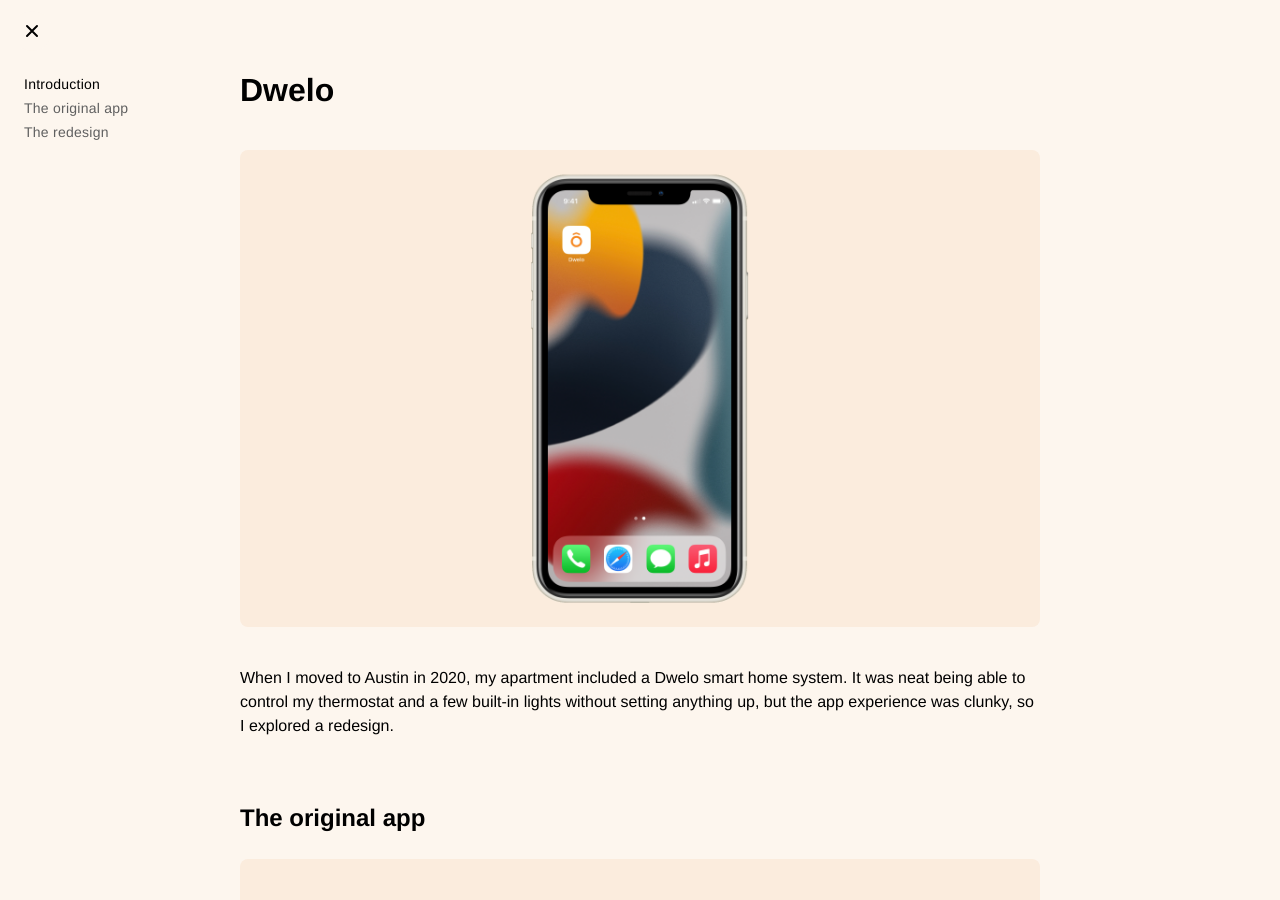
==== commit 6ed440c5: "Publish redesigned portfolio" ====
--- a/projects/dwelo.html
+++ b/projects/dwelo.html
@@ -1,6 +1,16 @@
 <!doctype html>
-<html lang="en"><head><meta charset="utf-8"><meta name="viewport" content="width=device-width, initial-scale=1"><title>Dwelo</title><link rel="stylesheet" href="project.css?v=light-33-20261126"><script src="project.js?v=alt-carousel-20261115" defer></script></head><body>
-<nav class="toc" aria-label="Page sections"><a class="toc-back" href="../index.html">← Back</a><ol><li><a href="#introduction">Introduction</a></li><li><a href="#the-original-app">The original app</a></li><li><a href="#the-redesign">The redesign</a></li></ol></nav>
-<main><h1 id="introduction">Dwelo</h1><div class="shot-content"><figure style="--media-ratio: 1.67647 / 1; --media-fit: contain"><img src="../assets/projects/dwelo/fa7ada83f808c1e2137ed06782d1ba21.png" alt="iPhone home screen with Dwelo app icon" loading="lazy"></figure><div class="prose"><p>When I moved to Austin in 2020, my apartment included a Dwelo smart home system. It was neat being able to control my thermostat and a few built-in lights without setting anything up, but the app experience was clunky, so I explored a redesign.</p></div><div class="prose"><h2 id="the-original-app">The original app</h2></div><section class="carousel" aria-label="Dwelo media gallery"><div class="carousel-track" tabindex="0"><div class="carousel-slide"><figure style="--media-ratio: 1.5 / 1; --media-fit: cover"><img src="../assets/projects/dwelo/6e723af2401a9acbbfa74f5ab477b86f.png" alt="Dwelo app, light mode" loading="lazy"></figure></div><div class="carousel-slide"><figure style="--media-ratio: 1.5 / 1; --media-fit: cover"><img src="../assets/projects/dwelo/78dcfe2a31598d21bbf0c73a48f9be4b.png" alt="Dwelo app, dark mode" loading="lazy"></figure></div></div><div class="carousel-controls"><div class="carousel-dots"><button type="button" aria-label="Show slide 1" aria-pressed="true" data-slide="0"></button><button type="button" aria-label="Show slide 2" aria-pressed="false" data-slide="1"></button></div></div></section><div class="prose"><p>Here are a few things I noticed:</p><ul><li><p>The Dwelo logo opened Shortcuts Settings, but nothing about its appearance suggested that function.</p></li><li><p>Locks and lights each occupied a full-width section with considerable unused space. Since we couldn’t add our own devices, I saw an opportunity for a more compact layout.</p></li><li><p>Shortcuts only supported the thermostat. I wanted to explore including lights so one shortcut could control more of the apartment.</p></li><li><p>Running a shortcut required opening a separate modal. Bringing shortcuts onto the home screen would put those actions within easier reach.</p></li></ul><p>I reached out to Dwelo to suggest adding dark mode. When it was later introduced, some interface elements remained bright white, which felt jarring at night, and some text became difficult to read against the darker backgrounds. It reinforced how important consistency and readability were to the redesign.</p></div><div class="prose"><h2 id="the-redesign">The redesign</h2></div><section class="carousel" aria-label="Dwelo media gallery"><div class="carousel-track" tabindex="0"><div class="carousel-slide"><figure style="--media-ratio: 1.5 / 1; --media-fit: cover"><img src="../assets/projects/dwelo/ec42bdc443314b7a3fb464699de2ead2.png" alt="Dwelo app redesign, light mode" loading="lazy"></figure></div><div class="carousel-slide"><figure style="--media-ratio: 1.5 / 1; --media-fit: cover"><img src="../assets/projects/dwelo/66a135dd0bbf3572e37e8cd467c1acbd.png" alt="Dwelo app redesign, dark mode" loading="lazy"></figure></div></div><div class="carousel-controls"><div class="carousel-dots"><button type="button" aria-label="Show slide 1" aria-pressed="true" data-slide="0"></button><button type="button" aria-label="Show slide 2" aria-pressed="false" data-slide="1"></button></div></div></section><div class="prose"><p>Apple’s Home app influenced my redesign. I replaced the full-width accessory sections with compact controls and brought shortcuts onto the home screen so everyday actions would be easier to reach. I also explored including lights in shortcuts, allowing a single action to control both lighting and temperature. What used to take several taps would now only take one.</p><p>The goal was to make controlling the apartment feel more direct, with less navigation between opening the app and doing what I needed.</p></div></div></main>
-<footer></footer>
-</body></html>+<html lang="en">
+  <head>
+    <meta charset="UTF-8" />
+    <meta name="viewport" content="width=device-width, initial-scale=1" />
+    <meta name="description" content="Dwelo, a case study by Austin designer Cesar Quiroga." />
+    <title>Dwelo — Cesar Quiroga</title>
+    <link rel="stylesheet" href="../style.css?v=hello-fit-1" />
+    <link rel="stylesheet" href="../case.css?v=release-1" />
+    <script src="../case-data.js?v=3" defer></script>
+    <script src="../case.js?v=release-1" defer></script>
+  </head>
+  <body class="project-dwelo" data-case-page="dwelo">
+    <noscript><p style="padding:24px;color:#fff">The Dwelo case study needs JavaScript. <a style="color:#fff" href="../index.html">Back to all projects</a></p></noscript>
+  </body>
+</html>
--- a/style.css
+++ b/style.css
@@ -0,0 +1,260 @@
+:root {
+  color-scheme: only light;
+  font-family: Avenir, "Avenir Next", "Helvetica Neue", sans-serif;
+  font-synthesis: none;
+  text-rendering: geometricPrecision;
+
+  --frame: 8px;
+  --frame-color: #000;
+  --dim: 0.08; /* how much the non-hovered quadrants darken */
+  --link: #0070ef; /* 4.6:1 on white */
+  --ease: cubic-bezier(0.2, 0.7, 0.2, 1);
+}
+
+* { box-sizing: border-box; }
+
+html { min-width: 320px; min-height: 100%; }
+
+body {
+  min-height: 100svh;
+  margin: 0;
+  background: var(--frame-color);
+  color: #000;
+}
+
+/* ---------- Grid: 2×2 on desktop + tablet ---------- */
+
+.quadrants {
+  display: grid;
+  grid-template-columns: 1fr 1fr;
+  /* Equal rows fill the screen and grow together when the intro needs more room. */
+  grid-template-rows: repeat(2, minmax(min-content, 1fr));
+  gap: var(--frame);
+  min-height: 100svh;
+  /* Quadrants run to every edge of the screen; only the gaps between them remain */
+  padding: 0;
+}
+
+.quadrant {
+  position: relative;
+  overflow: hidden;
+}
+
+/* Project colors.
+   --case-color: the open case study's page background (25% project color, 75% white).
+   --mock-color: behind the design mockups in the case study, so white screens stand
+   out from the page (50% project color, 50% white; also baked into the videos). */
+.project-script { --color: #d9e4c8; --case-color: #f6f8f1; --mock-color: #ecf1e3; }
+.project-irun   { --color: #d6e2f5; --case-color: #f5f8fd; --mock-color: #eaf0fa; }
+.project-dwelo  { --color: #f7d9bb; --case-color: #fdf6ee; --mock-color: #fbecdd; }
+.project { background: var(--color); }
+
+/* Hovering one quadrant dims the other three, so the hovered one is brightest.
+   A dark overlay (instead of a color swap) works on every background color. */
+.quadrant::after {
+  content: "";
+  position: absolute;
+  inset: 0;
+  z-index: 2;
+  background: #000;
+  opacity: 0;
+  pointer-events: none;
+  transition: opacity 0.35s var(--ease);
+}
+
+.quadrants:has(.quadrant:hover) .quadrant:not(:hover)::after { opacity: var(--dim); }
+
+/* ---------- Intro (top left) ---------- */
+
+.intro {
+  display: flex;
+  align-items: safe center;
+  justify-content: center;
+  padding: clamp(16px, 3.5vmin, 56px);
+  /* Keep the text clear of the pinned "Hello" */
+  padding-top: max(60px, 3.5vmin, calc(32px + 1.4rem));
+  overflow: visible;
+  /* Black like the frame, with white text; links stay blue */
+  background: var(--frame-color);
+  color: #fff;
+}
+
+.intro-inner {
+  font-size: 1rem;
+  width: min(100%, 520px);
+}
+
+.intro p {
+  margin: 0;
+  line-height: 1.5;
+}
+
+.intro p + p { margin-top: 1.5em; }
+
+@media (width > 600px) and (max-height: 820px) and (orientation: landscape) {
+  .intro p + p { margin-top: 1em; }
+}
+
+/* "Hello" sits where the project titles do */
+.intro .intro-hello {
+  position: absolute;
+  top: 20px;
+  left: 24px;
+  font-weight: 700;
+  line-height: 1.4;
+}
+
+.intro a {
+  color: var(--link);
+  font-weight: 700;
+  text-decoration: none;
+}
+
+.intro a:hover { text-decoration: underline; text-underline-offset: 3px; }
+.intro a:focus-visible { outline: 2px solid currentColor; outline-offset: 3px; }
+
+/* ---------- Project quadrants ---------- */
+
+.project {
+  display: block;
+  color: inherit;
+  text-decoration: none;
+  /* Image sizing below is relative to the quadrant's own size */
+  container-type: size;
+
+  /*
+    Sneak peek: devices are 1.5× the size that would just fit the quadrant,
+    pushed down so only their top 50% shows above the bottom edge.
+    In every cover image the device starts 5.1% from the top and is
+    89.8% of the image's height.
+  */
+  --img-h: calc(1.5 * min(100cqw - 32px, 100cqh - 92px));
+  --device-top: 0.051;
+  --device-h: 0.898;
+  --peek: 0.5;
+  /* At rest the device sits 8% (of its image height) above the 50% peek;
+     hover lifts it another 8% */
+  --rest-lift: 0.08;
+  --lift: 0px;
+}
+
+.project img {
+  position: absolute;
+  left: 50%;
+  top: calc(100cqh - (var(--device-top) + var(--peek) * var(--device-h) + var(--rest-lift)) * var(--img-h));
+  display: block;
+  width: auto;
+  height: var(--img-h);
+  max-width: none;
+  transform: translate(-50%, var(--lift));
+  transition: transform 0.6s var(--ease);
+}
+
+/* Hover: the device rises a little more into view */
+.project:hover { --lift: calc(-0.08 * var(--img-h)); }
+
+/* Portrait quadrants (taller than wide, e.g. tablets held upright): instead of
+   peeking from the bottom, show the whole device, centered in the space under
+   the title. The iPad is capped at 70% of the quadrant's width. */
+@container (max-aspect-ratio: 1/1) {
+  .project img {
+    --img-h: min(
+      calc((100cqh - 104px - 32px) / var(--device-h)), /* fit the height below the title + description */
+      calc(70cqw / 0.689)                             /* iPad no wider than 70% */
+    );
+    height: var(--img-h);
+    /* center the device (not the whole image) between the title area and the bottom */
+    top: calc(104px + (100cqh - 104px - 32px - var(--device-h) * var(--img-h)) / 2 - var(--device-top) * var(--img-h));
+  }
+  /* smaller hover lift, since the whole device is already in view */
+  .project:hover img { --lift: calc(-0.03 * var(--img-h)); }
+}
+
+.project-label {
+  position: absolute;
+  z-index: 1;
+  left: 24px;
+  top: 20px;
+  right: 24px;
+  display: flex;
+  flex-direction: column;
+  gap: 2px;
+  font-size: 16px;
+  line-height: 1.4;
+  pointer-events: none;
+}
+
+.project-name { font-weight: 700; }
+
+.project-desc {
+  color: #555;
+  opacity: 0;
+  transform: translateY(6px);
+  transition: opacity 0.35s var(--ease), transform 0.35s var(--ease);
+}
+
+.project:hover .project-desc,
+.project:focus-visible .project-desc {
+  opacity: 1;
+  transform: none;
+}
+
+.project:focus-visible {
+  outline: 3px solid var(--link);
+  outline-offset: -3px;
+}
+
+@media (prefers-reduced-motion: reduce) {
+  .quadrant::after, .project img, .project-desc { transition: none; }
+  .project:hover { --lift: 0px; }
+}
+
+/* ---------- Mobile: stack vertically ---------- */
+
+@media (max-width: 600px) {
+  .quadrants {
+    grid-template-columns: 1fr;
+    grid-template-rows: none;
+  }
+
+  /* Stacked: intro grows to fit its text */
+  .intro { padding: max(56px, calc(28px + 1.4rem)) 24px 32px; }
+  .intro .intro-hello { top: 16px; left: 20px; }
+
+  /* Text at the top, device 24px under it, and the tile ends halfway down the
+     device: the same top-50% view the desktop quadrants show before hover.
+     The device is sized from the tile's width. */
+  .project {
+    display: flex;
+    flex-direction: column;
+    padding: 16px 20px 0;
+    container-type: inline-size; /* height now comes from the content */
+    --img-h: calc(1.5 * (100cqw - 92px));
+  }
+
+  /* In the markup the image comes first; show the text first */
+  .project-label { position: static; order: -1; }
+
+  /* Room for a two-line description on every tile, so all three are the same height */
+  .project-desc { min-height: calc(2 * 1.4em); }
+
+  .project img {
+    position: static;
+    flex: none;
+    align-self: center;
+    /* The device sits 5.1% below the top of its image; offset that so the
+       gap is measured to the device itself */
+    margin-top: calc(24px - var(--device-top) * var(--img-h));
+    /* Only the top half of the device counts toward the tile's height; the rest is cut off */
+    margin-bottom: calc(-1 * (1 - var(--device-top) - var(--peek) * var(--device-h)) * var(--img-h));
+    transform: none;
+  }
+}
+
+/* ---------- Phones and touch screens: no hover effects ---------- */
+
+@media (max-width: 600px), (hover: none) {
+  .quadrants:has(.quadrant:hover) .quadrant:not(:hover)::after { opacity: 0; }
+  .project:hover { --lift: 0px; }
+  .project-desc { opacity: 1; transform: none; transition: none; }
+}
--- a/case.css
+++ b/case.css
@@ -0,0 +1,186 @@
+/*
+  Expanded case study.
+  The default styles here are the fully-open state; case.js animates
+  from the quadrant into this state and back out again.
+*/
+
+body.case-open { overflow: hidden; }
+
+.case {
+  /* 25% project color, 75% white (--case-color, set per project in style.css) */
+  position: fixed;
+  inset: 0;
+  z-index: 10;
+  background: var(--case-color);
+  color: #000;
+  font-size: 16px;
+  line-height: 24px;
+}
+
+/* The quadrant's device thumbnail: blurs away as the panel opens */
+.case-thumb {
+  position: absolute;
+  max-width: none;
+  opacity: 0;
+  pointer-events: none;
+}
+
+.case-scroll {
+  position: absolute;
+  inset: 0;
+  overflow-y: auto;
+  overscroll-behavior: contain;
+}
+.case-scroll:focus-visible { outline: 2px solid #000; outline-offset: -2px; }
+
+/* ---------- Close (X) button + section list ---------- */
+
+.case-nav {
+  position: absolute;
+  z-index: 2;
+  top: 20px;
+  left: 24px;
+  line-height: 1.4;
+}
+
+.case-close {
+  position: relative;
+  display: grid;
+  place-items: center;
+  width: 40px;
+  height: 40px;
+  /* A 40px round hit area, with the X sitting where the project title was */
+  margin: -9px 0 -9px -12px;
+  padding: 0;
+  border: 0;
+  border-radius: 50%;
+  /* Solid circle in the page color: text scrolling beneath passes behind it */
+  background: var(--case-color);
+  color: #000;
+  font: inherit;
+  font-weight: 700;
+  text-decoration: none; /* it's a link on the project pages */
+  cursor: pointer;
+  transition: background-color 0.2s ease;
+}
+
+/* The project name sits exactly where the title was, then cross-fades into the X */
+.case-close-name {
+  position: absolute;
+  top: 9px;
+  left: 12px;
+  white-space: nowrap;
+  opacity: 0;
+}
+.case-close-icon svg { display: block; fill: none; stroke: currentColor; stroke-width: 2; stroke-linecap: round; }
+.case-close:hover { background-color: color-mix(in srgb, var(--case-color), #000 8%); }
+@media (max-width: 600px), (hover: none) {
+  .case-close:hover { background-color: var(--case-color); }
+}
+.case-close:focus-visible { outline: 2px solid #000; outline-offset: 0; }
+
+.case-toc {
+  width: min(260px, calc((100vw - 800px) / 2 - 48px));
+  max-height: calc(100svh - 120px);
+  margin: 32px 0 0;
+  padding: 0;
+  overflow-y: auto;
+  scrollbar-width: none;
+  list-style: none;
+  font-size: 14px;
+  line-height: 20px;
+  letter-spacing: 0.25px;
+}
+
+.case-toc li + li { margin-top: 4px; }
+
+.case-toc a {
+  color: #606060;
+  text-decoration: none;
+  transition: color 0.2s ease;
+}
+
+.case-toc a:hover,
+.case-toc a[aria-current="true"] { color: #000; }
+.case-toc a:focus-visible { outline: 2px solid currentColor; outline-offset: 3px; border-radius: 2px; }
+
+/* ---------- Case study content (adapted from the original project pages' styles) ---------- */
+
+.case-main {
+  width: min(100% - 64px, 800px);
+  margin: 46px auto 0;
+  padding: 24px 0 80px;
+}
+
+.case-main h1 {
+  margin: 0 0 40px;
+  font-size: 32px;
+  font-weight: 700;
+  line-height: 40px;
+}
+
+.case-main :is(h1, h2)[id] { scroll-margin-top: 36px; }
+
+.case-main .shot-content { display: flex; flex-direction: column; max-width: 800px; margin: auto; }
+.case-main .shot-content > * + * { margin-top: 40px; }
+.case-main .shot-content > .prose:has(> h2):not(:first-child) { margin-top: 64px; }
+.case-main .shot-content > .prose:has(> h2:only-child) + * { margin-top: 24px; }
+
+.case-main .prose { overflow-wrap: break-word; }
+.case-main p { margin: 0; }
+.case-main .prose > p + p,
+.case-main .prose > p + ul,
+.case-main .prose > ul + p,
+.case-main .prose > h2 + p,
+.case-main .prose > h2 + ul { margin-top: 24px; }
+.case-main h2 { margin: 0; font-size: 24px; line-height: 32px; font-weight: 700; }
+.case-main ul { margin: 0; padding-left: 24px; }
+
+.case-main figure { margin: 0; aspect-ratio: var(--media-ratio, auto); overflow: hidden; border-radius: 8px; }
+/* Design mockups sit on a deeper tint than the page */
+.case-main figure.case-cutout { background: var(--mock-color); }
+.case-main figure :is(img, video) { display: block; width: 100%; height: 100%; object-fit: var(--media-fit, contain); }
+
+.case-main .carousel { min-width: 0; }
+.case-main .carousel-track { display: flex; overflow-x: auto; scroll-snap-type: x mandatory; scrollbar-width: none; }
+.case-main .carousel-track::-webkit-scrollbar { display: none; }
+.case-main .carousel-slide { flex: 0 0 100%; min-width: 0; scroll-snap-align: start; }
+/* Round the carousel as a whole, not each slide, so slides stay square-edged as they move */
+.case-main .carousel-track { border-radius: 8px; }
+.case-main .carousel-slide figure { border-radius: 0; }
+.case-main .carousel-controls { display: flex; justify-content: center; margin-top: 8px; }
+.case-main .carousel-dots { display: flex; flex-wrap: wrap; justify-content: center; }
+.case-main .carousel-dots button {
+  display: grid;
+  place-items: center;
+  width: 24px;
+  height: 24px;
+  padding: 0;
+  border: 0;
+  background: transparent;
+  cursor: pointer;
+}
+.case-main .carousel-dots button::before {
+  content: "";
+  width: 8px;
+  height: 8px;
+  border-radius: 50%;
+  background: #767676;
+}
+.case-main .carousel-dots button[aria-pressed="true"]::before { background: #000; }
+.case-main .carousel-dots button:focus-visible { outline: 2px solid currentColor; outline-offset: -2px; }
+
+/* ---------- Narrower windows: no section list; content still runs full height ---------- */
+
+@media (max-width: 1199px) {
+  .case-toc { display: none; }
+}
+
+@media (max-width: 600px) {
+  .case-nav { top: 16px; left: 20px; }
+  .case-main { width: calc(100% - 48px); }
+  .case-main h1 { margin-bottom: 32px; }
+  .case-main .shot-content > * + * { margin-top: 32px; }
+  .case-main .shot-content > .prose:has(> h2):not(:first-child) { margin-top: 48px; }
+  .case-main .shot-content > .prose:has(> h2:only-child) + * { margin-top: 20px; }
+}
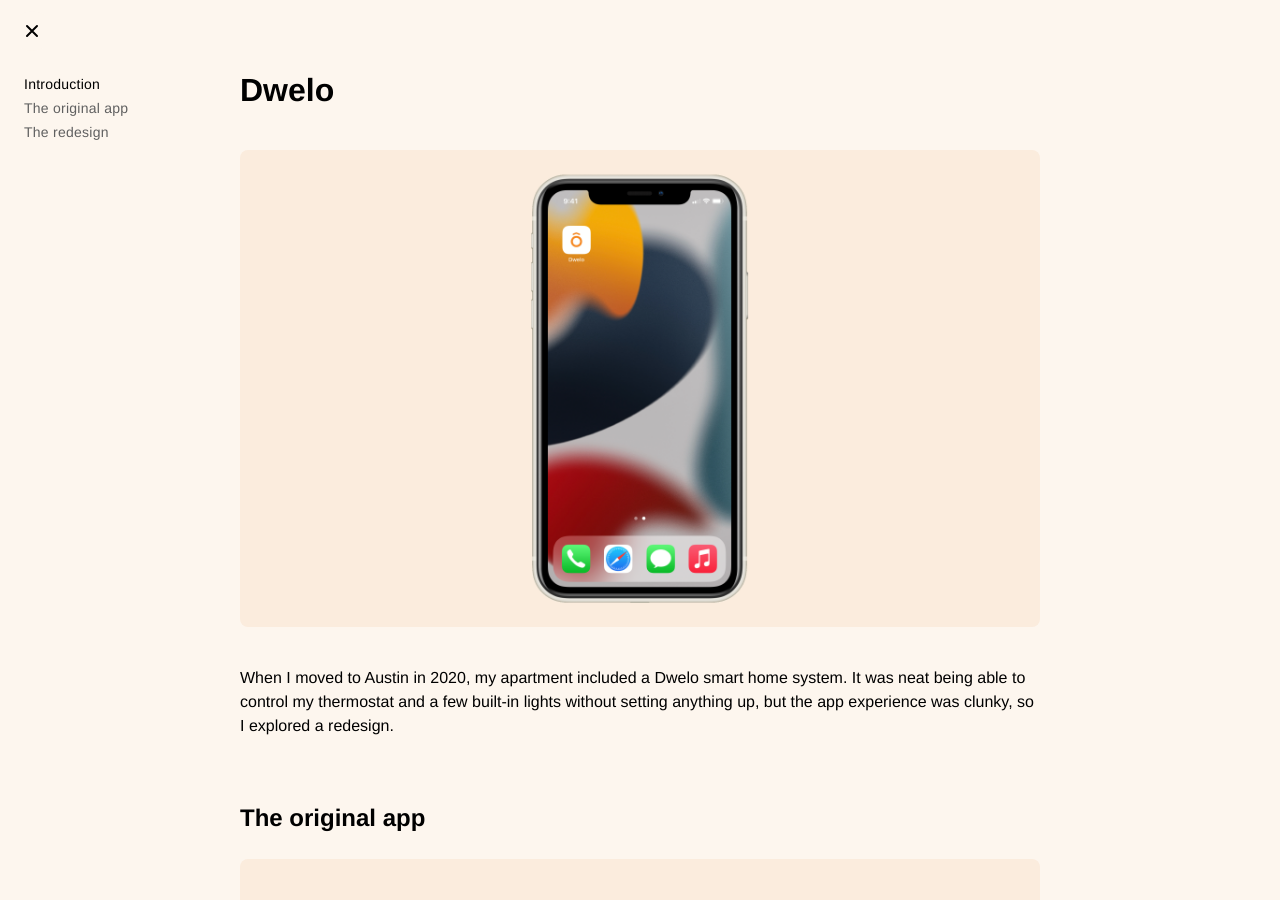
==== commit 11778133: "Restore native scrolling on mobile case studies" ====
--- a/projects/dwelo.html
+++ b/projects/dwelo.html
@@ -6,7 +6,7 @@
     <meta name="description" content="Dwelo, a case study by Austin designer Cesar Quiroga." />
     <title>Dwelo — Cesar Quiroga</title>
     <link rel="stylesheet" href="../style.css?v=hello-fit-1" />
-    <link rel="stylesheet" href="../case.css?v=release-1" />
+    <link rel="stylesheet" href="../case.css?v=release-3" />
     <script src="../case-data.js?v=3" defer></script>
     <script src="../case.js?v=release-1" defer></script>
   </head>
--- a/case.css
+++ b/case.css
@@ -177,6 +177,22 @@
 }
 
 @media (max-width: 600px) {
+  /* Let the document handle scrolling and browser gestures on standalone phone pages. */
+  body[data-case-page].case-open {
+    overflow: visible;
+    background: var(--case-color);
+  }
+  body[data-case-page] .case {
+    position: static;
+    min-height: 100svh;
+  }
+  body[data-case-page] .case-scroll {
+    display: flow-root;
+    position: static;
+    overflow: visible;
+    overscroll-behavior: auto;
+  }
+  body[data-case-page] .case-nav { display: none; }
   .case-nav { top: 16px; left: 20px; }
   .case-main { width: calc(100% - 48px); }
   .case-main h1 { margin-bottom: 32px; }
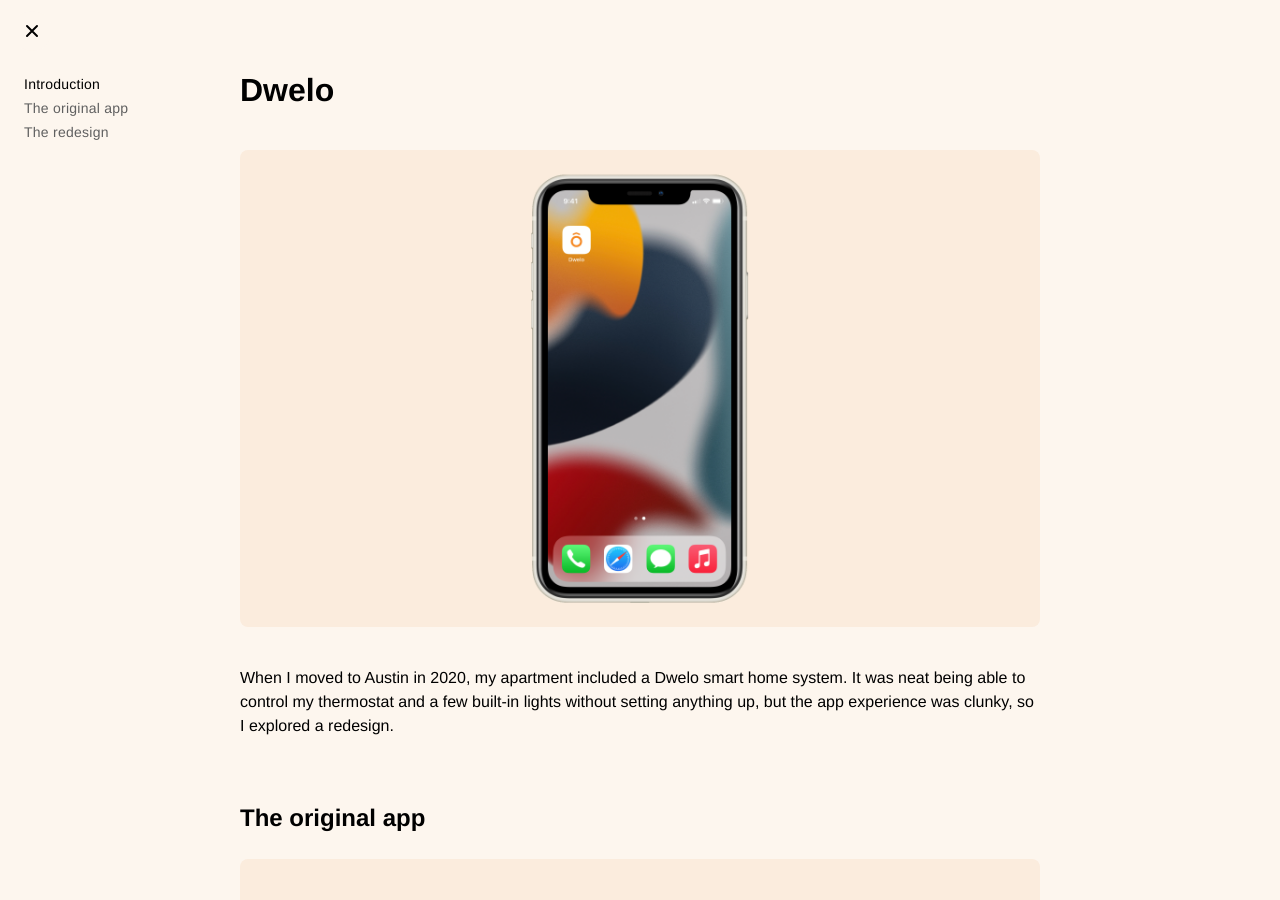
==== commit d37fd29c: "Limit animated case studies to desktop" ====
--- a/projects/dwelo.html
+++ b/projects/dwelo.html
@@ -5,10 +5,10 @@
     <meta name="viewport" content="width=device-width, initial-scale=1" />
     <meta name="description" content="Dwelo, a case study by Austin designer Cesar Quiroga." />
     <title>Dwelo — Cesar Quiroga</title>
-    <link rel="stylesheet" href="../style.css?v=hello-fit-1" />
-    <link rel="stylesheet" href="../case.css?v=release-3" />
+    <link rel="stylesheet" href="../style.css?v=desktop-motion" />
+    <link rel="stylesheet" href="../case.css?v=desktop-motion" />
     <script src="../case-data.js?v=3" defer></script>
-    <script src="../case.js?v=release-1" defer></script>
+    <script src="../case.js?v=desktop-motion" defer></script>
   </head>
   <body class="project-dwelo" data-case-page="dwelo">
     <noscript><p style="padding:24px;color:#fff">The Dwelo case study needs JavaScript. <a style="color:#fff" href="../index.html">Back to all projects</a></p></noscript>
--- a/style.css
+++ b/style.css
@@ -59,7 +59,7 @@
   background: #000;
   opacity: 0;
   pointer-events: none;
-  transition: opacity 0.35s var(--ease);
+  transition: opacity 0.25s var(--ease);
 }
 
 .quadrants:has(.quadrant:hover) .quadrant:not(:hover)::after { opacity: var(--dim); }
@@ -147,7 +147,7 @@
   height: var(--img-h);
   max-width: none;
   transform: translate(-50%, var(--lift));
-  transition: transform 0.6s var(--ease);
+  transition: transform 0.5s var(--ease);
 }
 
 /* Hover: the device rises a little more into view */
@@ -190,7 +190,7 @@
   color: #555;
   opacity: 0;
   transform: translateY(6px);
-  transition: opacity 0.35s var(--ease), transform 0.35s var(--ease);
+  transition: opacity 0.25s var(--ease), transform 0.25s var(--ease);
 }
 
 .project:hover .project-desc,
@@ -206,7 +206,7 @@
 
 @media (prefers-reduced-motion: reduce) {
   .quadrant::after, .project img, .project-desc { transition: none; }
-  .project:hover { --lift: 0px; }
+  .project:hover, .project:hover img { --lift: 0px; }
 }
 
 /* ---------- Mobile: stack vertically ---------- */
@@ -251,10 +251,11 @@
   }
 }
 
-/* ---------- Phones and touch screens: no hover effects ---------- */
-
-@media (max-width: 600px), (hover: none) {
+/* ---------- Smaller or touch-first screens: show descriptions without motion ---------- */
+
+@media not all and (min-width: 1200px) and (hover: hover) and (pointer: fine) {
   .quadrants:has(.quadrant:hover) .quadrant:not(:hover)::after { opacity: 0; }
-  .project:hover { --lift: 0px; }
+  .project:hover, .project:hover img { --lift: 0px; }
+  .quadrant::after, .project img { transition: none; }
   .project-desc { opacity: 1; transform: none; transition: none; }
 }
--- a/case.css
+++ b/case.css
@@ -170,14 +170,9 @@
 .case-main .carousel-dots button[aria-pressed="true"]::before { background: #000; }
 .case-main .carousel-dots button:focus-visible { outline: 2px solid currentColor; outline-offset: -2px; }
 
-/* ---------- Narrower windows: no section list; content still runs full height ---------- */
+/* ---------- Standalone pages on smaller or touch-first screens ---------- */
 
-@media (max-width: 1199px) {
-  .case-toc { display: none; }
-}
-
-@media (max-width: 600px) {
-  /* Let the document handle scrolling and browser gestures on standalone phone pages. */
+@media not all and (min-width: 1200px) and (hover: hover) and (pointer: fine) {
   body[data-case-page].case-open {
     overflow: visible;
     background: var(--case-color);
@@ -193,7 +188,9 @@
     overscroll-behavior: auto;
   }
   body[data-case-page] .case-nav { display: none; }
-  .case-nav { top: 16px; left: 20px; }
+}
+
+@media (max-width: 600px) {
   .case-main { width: calc(100% - 48px); }
   .case-main h1 { margin-bottom: 32px; }
   .case-main .shot-content > * + * { margin-top: 32px; }
